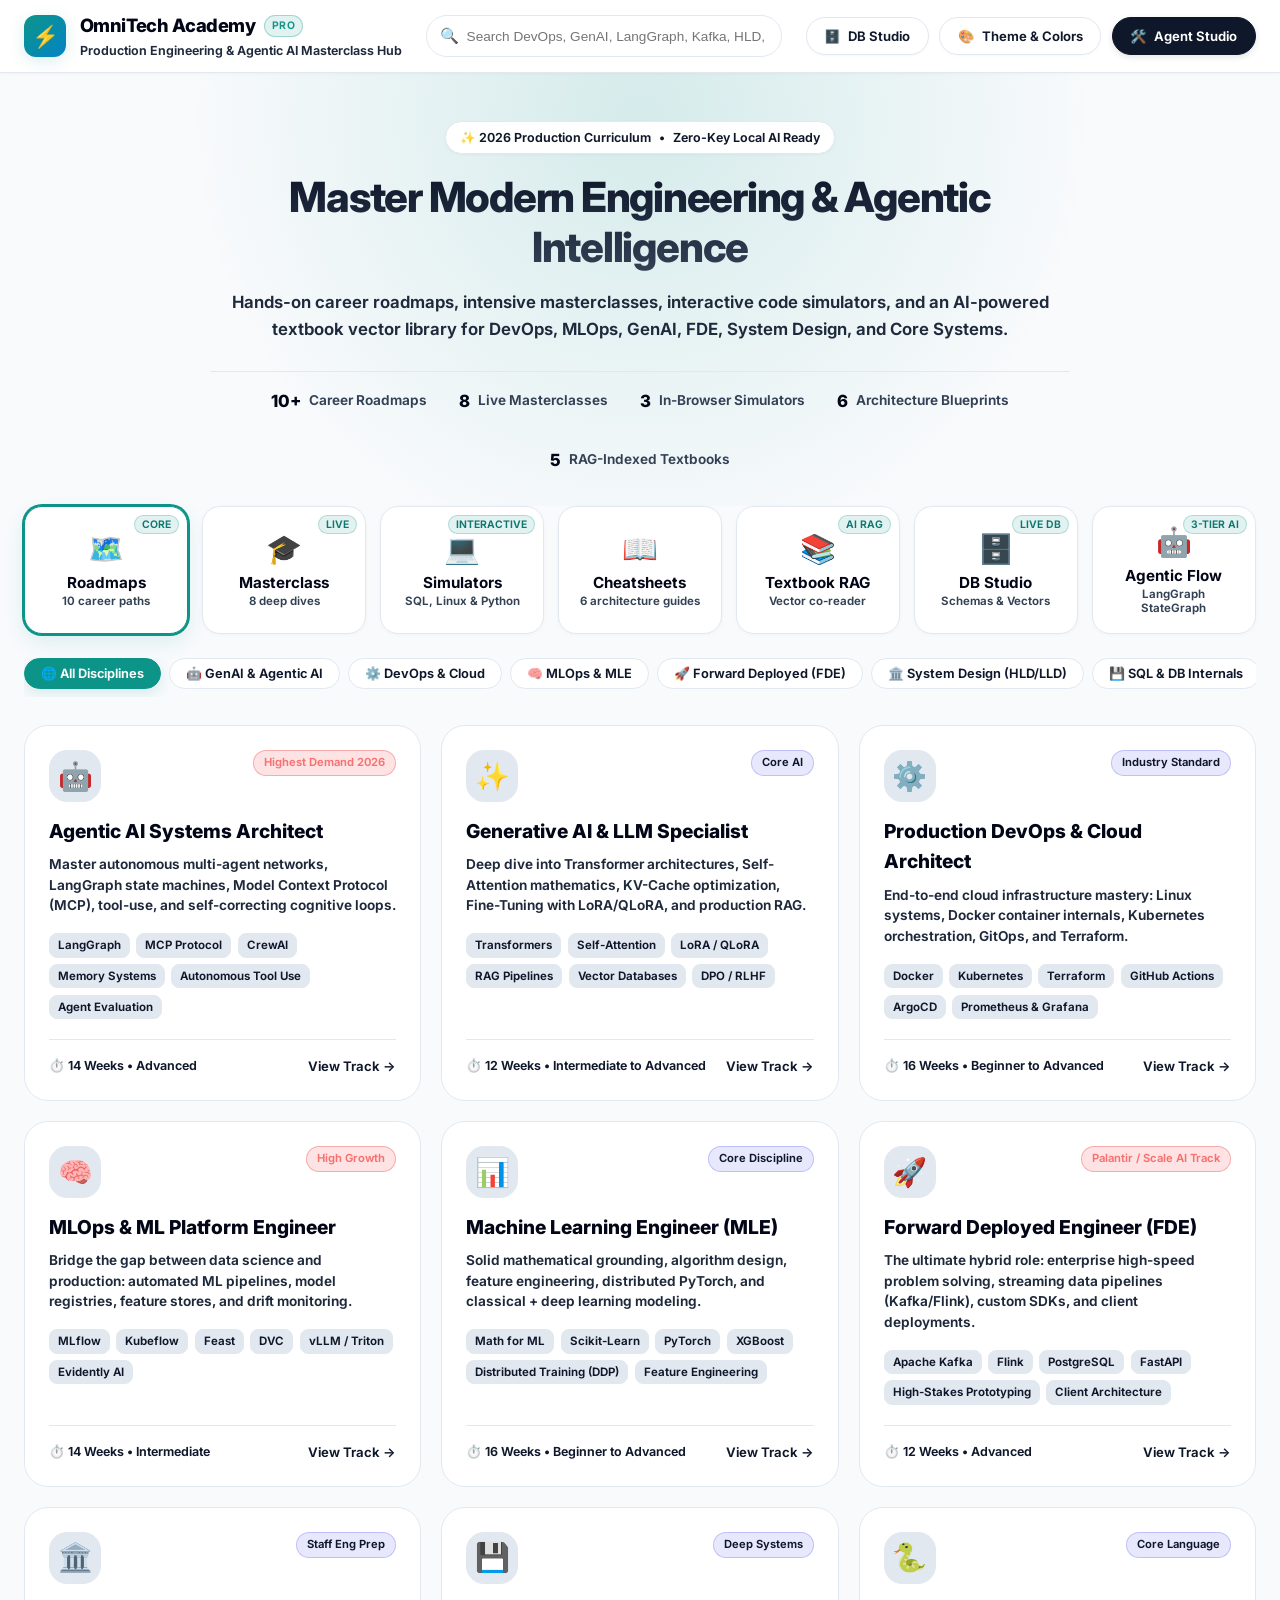
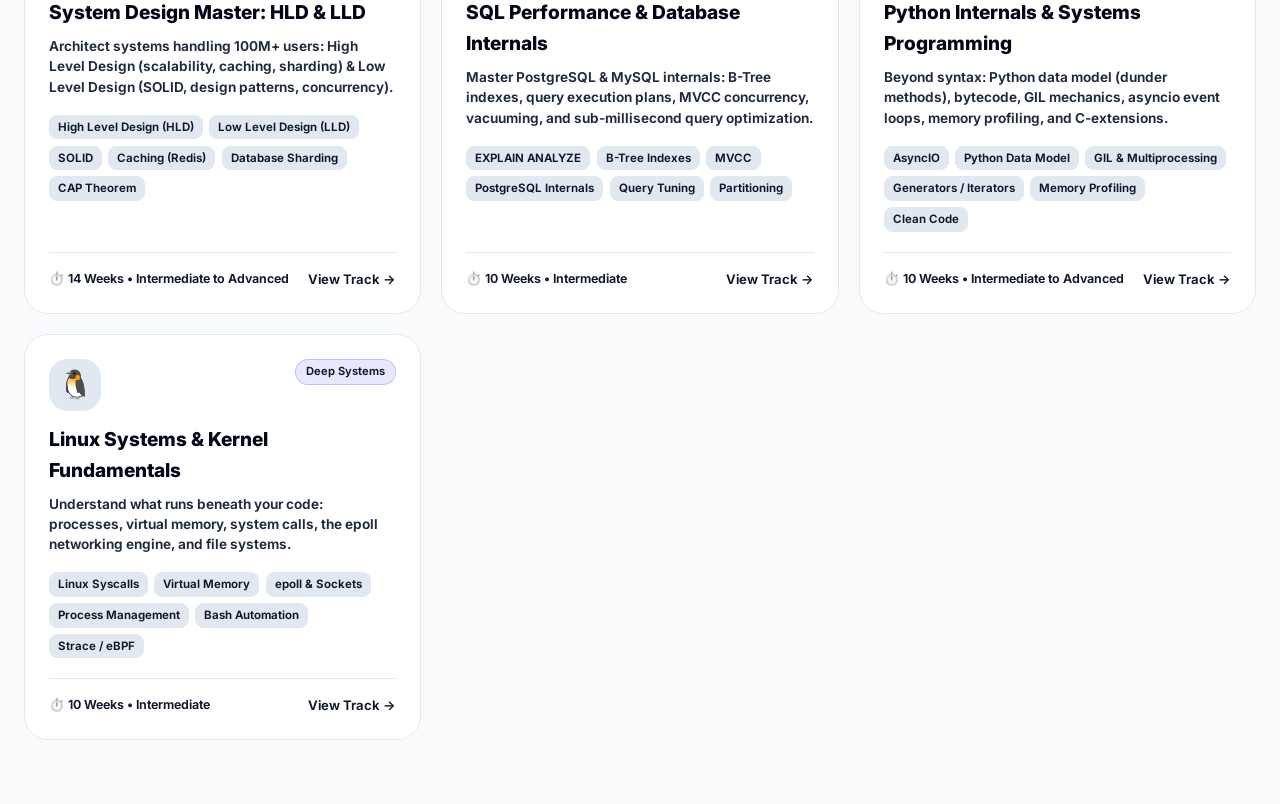
==== agent-studio/client/academy/index.html @ 66272a0e "Initial commit: CL4R1T4S - AI Systems Transparency Repository - Comprehensive collection of AI syste" ====
<!DOCTYPE html>
<html lang="en" data-theme="whitemode" data-font="sans" data-text-color="default" data-font-size="md">
<head>
  <meta charset="UTF-8">
  <meta name="viewport" content="width=device-width, initial-scale=1.0">
  <title>OmniTech Academy | Masterclasses, Roadmaps & AI Engineering Hub</title>
  <meta name="description" content="Master DevOps, MLOps, MLE, GenAI, Agentic AI, FDE, System Design, SQL, Linux, and Cloud Computing. Complete with AI Textbook RAG co-reader and interactive simulators.">
  <link rel="stylesheet" href="style.css">
  <!-- Inline theme hydration: apply saved theme before first paint to prevent flash -->
  <script>
    (function() {
      try {
        var cfg = JSON.parse(localStorage.getItem('omni_appearance_config') || '{}');
        var el = document.documentElement;
        el.setAttribute('data-theme', cfg.theme || 'whitemode');
        if (cfg.font) el.setAttribute('data-font', cfg.font);
        if (cfg.textColor) el.setAttribute('data-text-color', cfg.textColor);
        if (cfg.fontSize) el.setAttribute('data-font-size', cfg.fontSize);
      } catch(e) {}
    })();
  </script>
  <link rel="icon" href="data:image/svg+xml,<svg xmlns=%22http://www.w3.org/2000/svg%22 viewBox=%220%22%20width=%2232%22%20height=%2232%22><text y=%2224%22 font-size=%2224%22>⚡</text></svg>">
</head>
<body>

  <!-- ========================================================================
       Top Navigation Bar
       ======================================================================== -->
  <header class="academy-header">
    <div class="header-container">
      <div class="brand-wrapper">
        <div class="brand-logo-icon">⚡</div>
        <div class="brand-info">
          <h1>OmniTech Academy <span class="badge">PRO</span></h1>
          <p>Production Engineering & Agentic AI Masterclass Hub</p>
        </div>
      </div>

      <!-- Live Search Bar -->
      <div class="header-search">
        <span class="header-search-icon">🔍</span>
        <input type="text" id="global-search" placeholder="Search DevOps, GenAI, LangGraph, Kafka, HLD, SQL, Python...">
      </div>

      <!-- Action Buttons -->
      <div class="header-actions">
        <button class="btn-header" id="btnHeaderDbStudio" onclick="switchTab('dbstudio'); document.querySelectorAll('.bento-tab-btn').forEach(b => b.classList.toggle('active', b.dataset.tab === 'dbstudio'));">
          <span>🗄️</span>
          <span>DB Studio</span>
        </button>
        <button class="btn-header" id="toggleThemeBtn">
          <span>🎨</span>
          <span>Theme & Colors</span>
        </button>
        <a href="/" class="btn-header btn-header-primary">
          <span>🛠️</span>
          <span>Agent Studio</span>
        </a>
      </div>
    </div>
  </header>

  <!-- ========================================================================
       Hero Section
       ======================================================================== -->
  <section class="academy-hero">
    <div class="hero-content">
      <div class="hero-pill">
        <span>✨ 2026 Production Curriculum</span>
        <span>•</span>
        <span>Zero-Key Local AI Ready</span>
      </div>
      <h2>Master Modern Engineering & Agentic Intelligence</h2>
      <p>
        Hands-on career roadmaps, intensive masterclasses, interactive code simulators, and an AI-powered textbook vector library for DevOps, MLOps, GenAI, FDE, System Design, and Core Systems.
      </p>

      <div class="hero-stats-row">
        <div class="hero-stat-item">
          <strong>10+</strong> Career Roadmaps
        </div>
        <div class="hero-stat-item">
          <strong>8</strong> Live Masterclasses
        </div>
        <div class="hero-stat-item">
          <strong>3</strong> In-Browser Simulators
        </div>
        <div class="hero-stat-item">
          <strong>6</strong> Architecture Blueprints
        </div>
        <div class="hero-stat-item">
          <strong>5</strong> RAG-Indexed Textbooks
        </div>
      </div>
    </div>
  </section>

  <!-- ========================================================================
       Bento Navigation Tabs (Inspired by Crio.do)
       ======================================================================== -->
  <nav class="bento-nav-container">
    <div class="bento-nav-grid">
      <!-- 1. Roadmaps -->
      <button class="bento-tab-btn active" data-tab="roadmaps">
        <span class="bento-tab-badge">Core</span>
        <div class="bento-tab-icon">🗺️</div>
        <div class="bento-tab-title">Roadmaps</div>
        <div class="bento-tab-subtitle">10 career paths</div>
      </button>

      <!-- 2. Masterclasses -->
      <button class="bento-tab-btn" data-tab="masterclass">
        <span class="bento-tab-badge">Live</span>
        <div class="bento-tab-icon">🎓</div>
        <div class="bento-tab-title">Masterclass</div>
        <div class="bento-tab-subtitle">8 deep dives</div>
      </button>

      <!-- 3. Simulators -->
      <button class="bento-tab-btn" data-tab="simulators">
        <span class="bento-tab-badge">Interactive</span>
        <div class="bento-tab-icon">💻</div>
        <div class="bento-tab-title">Simulators</div>
        <div class="bento-tab-subtitle">SQL, Linux & Python</div>
      </button>

      <!-- 4. Resources / Cheatsheets -->
      <button class="bento-tab-btn" data-tab="resources">
        <div class="bento-tab-icon">📖</div>
        <div class="bento-tab-title">Cheatsheets</div>
        <div class="bento-tab-subtitle">6 architecture guides</div>
      </button>

      <!-- 5. AI Textbook Library (RAG Ready) -->
      <button class="bento-tab-btn" data-tab="textbooks">
        <span class="bento-tab-badge">AI RAG</span>
        <div class="bento-tab-icon">📚</div>
        <div class="bento-tab-title">Textbook RAG</div>
        <div class="bento-tab-subtitle">Vector co-reader</div>
      </button>

      <!-- 6. Database & Vector Studio -->
      <button class="bento-tab-btn" data-tab="dbstudio">
        <span class="bento-tab-badge" style="background: rgba(16, 185, 129, 0.2); color: var(--accent-success); border-color: rgba(16, 185, 129, 0.4);">Live DB</span>
        <div class="bento-tab-icon">🗄️</div>
        <div class="bento-tab-title">DB Studio</div>
        <div class="bento-tab-subtitle">Schemas & Vectors</div>
      </button>

      <!-- 7. 3-Tier Agentic AI System -->
      <button class="bento-tab-btn" data-tab="agentic">
        <span class="bento-tab-badge" style="background: rgba(245, 158, 11, 0.2); color: var(--accent-warning); border-color: rgba(245, 158, 11, 0.4);">3-Tier AI</span>
        <div class="bento-tab-icon">🤖</div>
        <div class="bento-tab-title">Agentic Flow</div>
        <div class="bento-tab-subtitle">LangGraph StateGraph</div>
      </button>
    </div>
  </nav>

  <!-- ========================================================================
       Category Filter Strip
       ======================================================================== -->
  <div class="filter-strip-wrapper">
    <div class="filter-strip">
      <button class="filter-pill active" data-category="all">🌐 All Disciplines</button>
      <button class="filter-pill" data-category="genai-agentic">🤖 GenAI & Agentic AI</button>
      <button class="filter-pill" data-category="devops-cloud">⚙️ DevOps & Cloud</button>
      <button class="filter-pill" data-category="mlops-mle">🧠 MLOps & MLE</button>
      <button class="filter-pill" data-category="fde-data">🚀 Forward Deployed (FDE)</button>
      <button class="filter-pill" data-category="system-design">🏛️ System Design (HLD/LLD)</button>
      <button class="filter-pill" data-category="sql-db">💾 SQL & DB Internals</button>
      <button class="filter-pill" data-category="core-systems">⚡ Python & Linux Core</button>
    </div>
  </div>

  <!-- ========================================================================
       Main Content Panels
       ======================================================================== -->
  <main class="academy-main">

    <!-- 1. Roadmaps Panel -->
    <section id="panel-roadmaps" class="tab-panel active">
      <div class="roadmaps-grid" id="roadmaps-grid">
        <!-- Rendered dynamically by academy.js -->
      </div>
    </section>

    <!-- 2. Masterclasses Panel -->
    <section id="panel-masterclass" class="tab-panel">
      <div class="masterclasses-grid" id="masterclasses-grid">
        <!-- Rendered dynamically by academy.js -->
      </div>
    </section>

    <!-- 3. Simulators Panel -->
    <section id="panel-simulators" class="tab-panel">
      <div class="simulators-grid">
        <div class="sim-card active" data-sim="sql">
          <div class="sim-header">
            <span class="sim-icon">💾</span>
            <span class="sim-badge">PostgreSQL Engine</span>
          </div>
          <h3>SQL Query & Index Sandbox</h3>
          <p>Execute queries, benchmark execution plans, and optimize indexes on a live preloaded 10,000-record database.</p>
        </div>

        <div class="sim-card" data-sim="linux">
          <div class="sim-header">
            <span class="sim-icon">🐧</span>
            <span class="sim-badge">Bash Terminal</span>
          </div>
          <h3>Linux Systems & Container Shell</h3>
          <p>Interactive virtual shell to practice Docker inspection, Kubernetes pods, top, lsof, and socket troubleshooting.</p>
        </div>

        <div class="sim-card" data-sim="python">
          <div class="sim-header">
            <span class="sim-icon">🐍</span>
            <span class="sim-badge">Python 3 REPL</span>
          </div>
          <h3>Python Algorithms & Agent Playground</h3>
          <p>Run real-time attention calculation algorithms, test tokenizers, and experiment with agent prompt routines.</p>
        </div>
      </div>

      <!-- Active Interactive Playground Window -->
      <div class="sim-playground-window">
        <div class="playground-header">
          <div class="window-dots">
            <span class="window-dot dot-red"></span>
            <span class="window-dot dot-yellow"></span>
            <span class="window-dot dot-green"></span>
          </div>
          <div class="playground-title" id="simPlaygroundTitle">postgres@production-db:5432</div>
          <div class="playground-actions">
            <button class="btn-run-sim" id="btnRunSimulator">
              <span>▶</span>
              <span>Run Execution</span>
            </button>
          </div>
        </div>
        <div class="playground-body">
          <textarea class="code-editor-area" id="simCodeEditor" spellcheck="false"></textarea>
          <div class="sim-output-container" id="simOutputConsole">
            <!-- Output populated dynamically -->
          </div>
        </div>
      </div>
    </section>

    <!-- 4. Resources / Cheatsheets Panel -->
    <section id="panel-resources" class="tab-panel">
      <div class="resources-grid" id="resources-grid">
        <!-- Rendered dynamically by academy.js -->
      </div>
    </section>

    <!-- 5. AI Textbook Library Panel (RAG Hub) -->
    <section id="panel-textbooks" class="tab-panel">
      <div style="margin-bottom: 1.5rem; background: var(--card-bg); border: 1px solid var(--card-border); border-radius: var(--radius-lg); padding: 1.25rem; display: flex; align-items: center; justify-content: space-between; flex-wrap: wrap; gap: 1rem;">
        <div>
          <h3 style="font-size: 1.15rem; font-weight: 700; margin-bottom: 0.25rem;">📚 AI Textbook Knowledge Base (Zero-Key Local RAG)</h3>
          <p style="font-size: 0.85rem; color: var(--text-secondary);">
            Ingest authoritative technical textbooks into a local vector database. Read with an AI co-pilot that answers questions, generates Socratic quizzes, and cites exact page numbers.
          </p>
        </div>
        <button class="btn-header btn-header-primary" onclick="triggerScanAndIndex()">
          <span>⚡</span>
          <span>Index All Visual Books</span>
        </button>
      </div>

      <div class="textbooks-grid" id="textbooks-grid">
        <!-- Rendered dynamically by academy.js -->
      </div>
    </section>

    <!-- ========================================================================
         6. Database & Vector Studio Panel
         ======================================================================== -->
    <section id="panel-dbstudio" class="tab-panel">
      <!-- Studio Header & Telemetry -->
      <div class="db-studio-header">
        <div class="db-studio-title-block">
          <div class="db-studio-pill">⚡ SQLite WAL Engine • 768-Dim Vector Store</div>
          <h2>Database & Vector Store Studio</h2>
          <p>
            Real-time schema telemetry, table inspection, physical file catalog, recursive semantic chunks, and safe read-only SQL query workbench.
          </p>
        </div>
        <div class="db-header-actions">
          <button class="btn-header" onclick="loadDbTelemetry(); loadDbSchema(); loadTableData(); loadDbFiles();">
            <span>🔄</span>
            <span>Refresh Telemetry</span>
          </button>
          <a href="db-dashboard.html" target="_blank" class="btn-header btn-header-primary">
            <span>↗️</span>
            <span>Full-Screen Studio</span>
          </a>
        </div>
      </div>

      <!-- Live Telemetry KPI Cards -->
      <div class="db-telemetry-grid" id="dbTelemetryCards">
        <div class="db-telemetry-card">
          <div class="telemetry-label">DATABASE FILE</div>
          <div class="telemetry-val" id="kpiDbFile">rag_catalog.db</div>
          <div class="telemetry-sub" id="kpiDbSize">1.77 MB • WAL Mode</div>
        </div>
        <div class="db-telemetry-card">
          <div class="telemetry-label">INGESTED TEXTBOOKS</div>
          <div class="telemetry-val" id="kpiBooksCount">4 Books</div>
          <div class="telemetry-sub" id="kpiBooksPages">70 Total Pages</div>
        </div>
        <div class="db-telemetry-card">
          <div class="telemetry-label">RECURSIVE CHUNKS</div>
          <div class="telemetry-val" id="kpiChunksCount">102 Chunks</div>
          <div class="telemetry-sub" id="kpiAvgTokens">~175 tokens / chunk</div>
        </div>
        <div class="db-telemetry-card">
          <div class="telemetry-label">VECTOR EMBEDDINGS</div>
          <div class="telemetry-val" id="kpiVectorDim">768-Dim</div>
          <div class="telemetry-sub" id="kpiEmbedModel">nomic-embed-text</div>
        </div>
        <div class="db-telemetry-card">
          <div class="telemetry-label">INDEXED TOKENS</div>
          <div class="telemetry-val" id="kpiTokensCount">17,902</div>
          <div class="telemetry-sub">Zero-Key Local Storage</div>
        </div>
        <div class="db-telemetry-card">
          <div class="telemetry-label">AGENTIC AUDIT LOGS</div>
          <div class="telemetry-val" id="kpiAgentRunsCount">Active</div>
          <div class="telemetry-sub" id="kpiQueryLogs">Tracked in SQLite</div>
        </div>
      </div>

      <!-- DB Studio Sub-Navigation Tabs -->
      <div class="db-subnav-strip">
        <button class="db-subnav-btn active" data-subtab="schema" onclick="switchDbSubTab('schema')">
          <span>📑</span>
          <span>Schema Inspector</span>
        </button>
        <button class="db-subnav-btn" data-subtab="data" onclick="switchDbSubTab('data')">
          <span>📊</span>
          <span>Table & Vector Data</span>
        </button>
        <button class="db-subnav-btn" data-subtab="files" onclick="switchDbSubTab('files')">
          <span>📁</span>
          <span>Physical Files Catalog</span>
        </button>
        <button class="db-subnav-btn" data-subtab="sql" onclick="switchDbSubTab('sql')">
          <span>⚡</span>
          <span>Interactive SQL Console</span>
        </button>
      </div>

      <!-- Sub-Panel 1: Schema Inspector -->
      <div id="dbsub-schema" class="db-subpanel active">
        <div class="schema-layout">
          <div class="schema-sidebar">
            <h4>Application Tables</h4>
            <div class="table-list-group" id="schemaTableList">
              <!-- Rendered dynamically -->
            </div>
          </div>
          <div class="schema-main">
            <div class="schema-table-header">
              <div>
                <h3 id="currentSchemaTableName">rag_books</h3>
                <p id="currentSchemaTableDesc" style="color: var(--text-secondary); font-size: 0.82rem; margin-top: 0.25rem;">
                  Authoritative registry of technical textbooks.
                </p>
              </div>
              <div class="schema-table-stats" id="currentSchemaTableStats">
                <span class="badge" id="currentTableRowsCount">4 Rows</span>
                <span class="badge" id="currentTableColsCount">11 Columns</span>
              </div>
            </div>

            <!-- Columns Table -->
            <div class="db-table-wrapper" style="margin-bottom: 1.5rem;">
              <table class="db-data-table">
                <thead>
                  <tr>
                    <th>CID</th>
                    <th>Column Name</th>
                    <th>Data Type</th>
                    <th>Primary Key</th>
                    <th>Not Null</th>
                    <th>Default</th>
                    <th>Semantic Description</th>
                  </tr>
                </thead>
                <tbody id="schemaColumnsTbody">
                  <!-- Rendered dynamically -->
                </tbody>
              </table>
            </div>

            <!-- DDL Box -->
            <div class="ddl-box-wrapper">
              <div class="ddl-box-header">
                <span>CREATE TABLE DDL Definition</span>
                <button class="btn-copy-code" onclick="copyDdlDefinition()">📋 Copy SQL</button>
              </div>
              <pre class="ddl-code-block" id="schemaDdlCode">-- Loading DDL...</pre>
            </div>

            <!-- Indexes Box -->
            <div style="margin-top: 1.25rem;">
              <h4 style="font-size: 0.85rem; color: var(--text-secondary); margin-bottom: 0.5rem; text-transform: uppercase;">Table Indexes</h4>
              <div id="schemaIndexesList" style="display: flex; gap: 0.5rem; flex-wrap: wrap;">
                <!-- Rendered dynamically -->
              </div>
            </div>
          </div>
        </div>
      </div>

      <!-- Sub-Panel 2: Table & Vector Data Browser -->
      <div id="dbsub-data" class="db-subpanel">
        <div class="data-browser-toolbar">
          <div style="display: flex; align-items: center; gap: 0.75rem; flex-wrap: wrap;">
            <label style="font-size: 0.82rem; font-weight: 600; color: var(--text-secondary);">Table:</label>
            <select class="db-select" id="dataBrowserTableSelect" onchange="loadTableData(true)">
              <option value="rag_books">rag_books (Catalog)</option>
              <option value="rag_chunks">rag_chunks (Vectors & Text)</option>
              <option value="agentic_runs">agentic_runs (Multi-Agent Trace)</option>
              <option value="rag_queries_log">rag_queries_log (Query Audit)</option>
            </select>

            <input type="text" class="db-search-input" id="dataBrowserSearchInput" placeholder="Filter rows across all columns..." oninput="debounceTableSearch()">
          </div>

          <div style="display: flex; align-items: center; gap: 0.75rem;">
            <label style="font-size: 0.82rem; color: var(--text-secondary);">Limit:</label>
            <select class="db-select" id="dataBrowserLimitSelect" onchange="loadTableData(true)">
              <option value="15">15 rows</option>
              <option value="25" selected>25 rows</option>
              <option value="50">50 rows</option>
              <option value="100">100 rows</option>
            </select>

            <div class="pagination-controls">
              <button class="btn-page" id="btnPrevPage" onclick="prevTablePage()">‹ Prev</button>
              <span class="page-info" id="dataBrowserPageInfo">Page 1</span>
              <button class="btn-page" id="btnNextPage" onclick="nextTablePage()">Next ›</button>
            </div>
          </div>
        </div>

        <div class="db-table-wrapper" style="max-height: 480px; overflow-y: auto;">
          <table class="db-data-table" id="dataBrowserTable">
            <thead id="dataBrowserThead">
              <!-- Rendered dynamically -->
            </thead>
            <tbody id="dataBrowserTbody">
              <!-- Rendered dynamically -->
            </tbody>
          </table>
        </div>
      </div>

      <!-- Sub-Panel 3: Physical Files Catalog -->
      <div id="dbsub-files" class="db-subpanel">
        <div style="margin-bottom: 1rem; display: flex; justify-content: space-between; align-items: center; flex-wrap: wrap; gap: 0.75rem;">
          <div>
            <h3 style="font-size: 1.05rem;">Physical Files in <code>books/</code> Storage</h3>
            <p style="font-size: 0.8rem; color: var(--text-secondary);">
              Inspect raw PDFs, JSON blueprints, and markdown manuals with OCR state and vector indexing parity.
            </p>
          </div>
          <button class="btn-header" onclick="loadDbFiles()">
            <span>🔄</span>
            <span>Rescan Folder</span>
          </button>
        </div>

        <div class="db-table-wrapper">
          <table class="db-data-table">
            <thead>
              <tr>
                <th>Filename</th>
                <th>Format</th>
                <th>File Size</th>
                <th>Modified Date</th>
                <th>Status</th>
                <th>Pages</th>
                <th>Chunks</th>
                <th>Action</th>
              </tr>
            </thead>
            <tbody id="dbFilesTbody">
              <!-- Rendered dynamically -->
            </tbody>
          </table>
        </div>
      </div>

      <!-- Sub-Panel 4: Interactive SQL Console -->
      <div id="dbsub-sql" class="db-subpanel">
        <div class="sql-console-layout">
          <div class="sql-toolbar">
            <div style="display: flex; align-items: center; gap: 0.5rem; flex-wrap: wrap;">
              <span style="font-size: 0.82rem; font-weight: 600; color: var(--text-secondary);">Quick Templates:</span>
              <select class="db-select" id="sqlTemplatesSelect" onchange="applySqlTemplate(this.value)">
                <option value="">-- Choose Pre-Built Query --</option>
                <option value="SELECT book_id, title, total_pages, total_chunks, created_at FROM rag_books;">List All Ingested Books</option>
                <option value="SELECT book_id, count(*) as chunks, sum(token_count) as total_tokens, avg(token_count) as avg_tokens FROM rag_chunks GROUP BY book_id;">Aggregate Tokens per Book</option>
                <option value="SELECT chunk_id, page_number, chapter_title, token_count, substr(chunk_text, 1, 120) as snippet FROM rag_chunks ORDER BY page_number ASC LIMIT 15;">Inspect First 15 Chunks</option>
                <option value="SELECT run_id, timestamp, query, intent, verdict, duration_ms FROM agentic_runs ORDER BY timestamp DESC LIMIT 15;">Recent Multi-Agent Runs</option>
                <option value="SELECT name, type, sql FROM sqlite_master WHERE type IN ('table', 'index');">Inspect Master Schema Objects</option>
              </select>
            </div>

            <div style="display: flex; gap: 0.5rem;">
              <button class="btn-header btn-header-primary" onclick="executeSqlConsoleQuery()">
                <span>▶</span>
                <span>Execute Query</span>
              </button>
              <button class="btn-header" onclick="exportSqlResultJson()">
                <span>📥</span>
                <span>JSON</span>
              </button>
              <button class="btn-header" onclick="exportSqlResultCsv()">
                <span>📊</span>
                <span>CSV</span>
              </button>
            </div>
          </div>

          <textarea class="sql-editor" id="sqlConsoleInput" spellcheck="false" placeholder="SELECT * FROM rag_books LIMIT 10;">SELECT book_id, title, total_pages, total_chunks, created_at FROM rag_books;</textarea>

          <div class="sql-status-bar" id="sqlStatusBar">
            <span>Ready. Enter read-only SELECT or EXPLAIN query.</span>
          </div>

          <div class="db-table-wrapper" style="max-height: 380px; overflow-y: auto;">
            <table class="db-data-table" id="sqlResultsTable">
              <thead id="sqlResultsThead"></thead>
              <tbody id="sqlResultsTbody">
                <tr><td style="text-align: center; color: var(--text-muted); padding: 2rem;">Click "Execute Query" to inspect results.</td></tr>
              </tbody>
            </table>
          </div>
        </div>
      </div>
    </section>

    <!-- ========================================================================
         7. 3-Tier Multi-Agent AI System Panel (LangGraph Flow)
         ======================================================================== -->
    <section id="panel-agentic" class="tab-panel">
      <!-- Agentic Header -->
      <div class="db-studio-header">
        <div class="db-studio-title-block">
          <div class="db-studio-pill" style="background: rgba(245, 158, 11, 0.15); color: #fbbf24; border-color: rgba(245, 158, 11, 0.4);">
            🤖 3-Tier Enterprise Agentic AI • LangGraph StateGraph Architecture
          </div>
          <h2>3-Tier Autonomous Multi-Agent AI System</h2>
          <p>
            Coordinated state graph featuring Intent Router, Recursive Semantic Retriever, Grounding Grader, and Citation-Grounded Generator with zero hallucination guarantee.
          </p>
        </div>
        <div class="db-header-actions">
          <button class="btn-header" onclick="loadAgentRunsHistory()">
            <span>🔄</span>
            <span>Refresh Run History</span>
          </button>
        </div>
      </div>

      <!-- 3-Tier Interactive Diagram -->
      <div class="agent-architecture-card">
        <div class="architecture-tier">
          <div class="tier-badge">Tier 1 • Presentation</div>
          <h4>OmniTech Client Web App</h4>
          <p>Academy Bento Hub • Split-Screen Co-Reader • Interactive DB & Vector Studio</p>
        </div>
        <div class="tier-arrow">➔</div>
        <div class="architecture-tier tier-active">
          <div class="tier-badge" style="background: var(--accent-primary); color: #fff;">Tier 2 • Agentic Service</div>
          <h4>LangGraph StateGraph Engine</h4>
          <p>Router ➔ Recursive Retriever ➔ Grounding Grader ➔ Citation Synthesizer</p>
        </div>
        <div class="tier-arrow">➔</div>
        <div class="architecture-tier">
          <div class="tier-badge">Tier 3 • Storage</div>
          <h4>Vector & Relational DB</h4>
          <p>SQLite WAL Vector DB (768-d) • Local Ollama nomic-embed • Books File Store</p>
        </div>
      </div>

      <!-- Interactive Query Runner -->
      <div class="agent-runner-window">
        <div class="agent-runner-header">
          <div style="font-weight: 700; font-size: 0.95rem;">🔬 Test 3-Tier Agentic Execution Graph</div>
          <div style="font-size: 0.75rem; color: var(--accent-success);">● Connected to Local RAG Catalog</div>
        </div>

        <div style="padding: 1.25rem;">
          <div style="display: flex; gap: 0.5rem; margin-bottom: 0.75rem; flex-wrap: wrap;">
            <button class="btn-chip" onclick="setAgentQuery('What is the difference between LoRA and QLoRA in fine-tuning LLMs?')">💡 LoRA vs QLoRA</button>
            <button class="btn-chip" onclick="setAgentQuery('How does Docker containerization integrate with Kubernetes in DevOps?')">⚙️ Docker & K8s DevOps</button>
            <button class="btn-chip" onclick="setAgentQuery('How do B-Trees compare with LSM-Trees for high write throughput in databases?')">💾 B-Trees vs LSM-Trees</button>
            <button class="btn-chip" onclick="setAgentQuery('What are autonomous agent swarms and LangGraph state graphs?')">🤖 Agentic Swarms</button>
          </div>

          <div style="display: flex; gap: 0.75rem;">
            <input type="text" class="agent-query-input" id="agenticQueryInput" placeholder="Ask a complex engineering question across all ingested textbooks...">
            <button class="btn-header btn-header-primary" id="btnRunAgentFlow" onclick="executeAgenticPipeline()">
              <span>🚀</span>
              <span>Run Agentic Flow</span>
            </button>
          </div>
        </div>

        <!-- Real-Time StateGraph Nodes Waterfall -->
        <div class="agent-graph-nodes-row" id="agentGraphNodes">
          <div class="agent-node-card" id="node-router">
            <div class="node-icon">🧭</div>
            <div class="node-title">1. Intent Router</div>
            <div class="node-status" id="status-router">Idle</div>
          </div>
          <div class="node-connector"></div>
          <div class="agent-node-card" id="node-retriever">
            <div class="node-icon">🔍</div>
            <div class="node-title">2. Recursive Retriever</div>
            <div class="node-status" id="status-retriever">Idle</div>
          </div>
          <div class="node-connector"></div>
          <div class="agent-node-card" id="node-grader">
            <div class="node-icon">⚖️</div>
            <div class="node-title">3. Grounding Grader</div>
            <div class="node-status" id="status-grader">Idle</div>
          </div>
          <div class="node-connector"></div>
          <div class="agent-node-card" id="node-generator">
            <div class="node-icon">✍️</div>
            <div class="node-title">4. Citation Generator</div>
            <div class="node-status" id="status-generator">Idle</div>
          </div>
        </div>

        <!-- Output Split Screen -->
        <div class="agent-output-grid" id="agentOutputGrid" style="display: none;">
          <!-- Left: Node Telemetry & Transition Timeline -->
          <div class="agent-telemetry-panel">
            <h4 style="font-size: 0.85rem; color: var(--accent-secondary); margin-bottom: 0.75rem; text-transform: uppercase;">
              StateGraph Transitions
            </h4>
            <div id="agentStepsTimeline">
              <!-- Rendered dynamically -->
            </div>
          </div>

          <!-- Right: Staff Engineer Answer & Citations -->
          <div class="agent-answer-panel">
            <div style="display: flex; justify-content: space-between; align-items: center; margin-bottom: 0.75rem;">
              <h4 style="font-size: 0.85rem; color: var(--accent-success); text-transform: uppercase;">
                Verified Answer with Exact Citations
              </h4>
              <span class="badge" id="agentVerdictBadge">GROUNDED_FACTUAL</span>
            </div>

            <div class="agent-answer-text" id="agentAnswerContent">
              <!-- Rendered dynamically -->
            </div>

            <div style="margin-top: 1.25rem;">
              <h5 style="font-size: 0.8rem; color: var(--text-secondary); margin-bottom: 0.5rem;">CITED PASSAGES FROM VECTOR DB</h5>
              <div id="agentCitationsList" class="citations-list">
                <!-- Rendered dynamically -->
              </div>
            </div>
          </div>
        </div>
      </div>

      <!-- Historical Agent Runs Table -->
      <div style="margin-top: 2rem;">
        <h3 style="font-size: 1.05rem; margin-bottom: 0.5rem;">Recent Multi-Agent StateGraph Runs</h3>
        <p style="font-size: 0.8rem; color: var(--text-secondary); margin-bottom: 1rem;">
          Audit trail stored in SQLite table <code>agentic_runs</code> showing student queries, routing decisions, confidence scores, and execution latency.
        </p>

        <div class="db-table-wrapper">
          <table class="db-data-table">
            <thead>
              <tr>
                <th>Run ID</th>
                <th>Timestamp</th>
                <th>Query</th>
                <th>Classified Intent</th>
                <th>Chunks</th>
                <th>Confidence</th>
                <th>Verdict</th>
                <th>Duration (ms)</th>
              </tr>
            </thead>
            <tbody id="agentRunsHistoryTbody">
              <!-- Rendered dynamically -->
            </tbody>
          </table>
        </div>
      </div>
    </section>

  </main>

  <!-- ========================================================================
       Detail Drawer / Modal
       ======================================================================== -->
  <div class="academy-modal-backdrop" id="academyDetailModal" onclick="if(event.target===this) closeAllModals()">
    <div class="academy-modal-container">
      <div class="modal-header">
        <h3 id="modalTitle">Roadmap Details</h3>
        <button class="btn-close-modal" onclick="closeAllModals()">×</button>
      </div>
      <div class="modal-scrollable-content" id="modalScrollContent">
        <!-- Content populated dynamically -->
      </div>
    </div>
  </div>

  <!-- ========================================================================
       Theme & Color Customizer Modal
       ======================================================================== -->
  <div class="academy-modal-backdrop" id="themeCustomizerModal" onclick="if(event.target===this) closeAllModals()">
    <div class="academy-modal-container" style="max-width: 680px;">
      <div class="modal-header">
        <h3>🎨 Theme, Color & Typography Studio</h3>
        <button class="btn-close-modal" onclick="closeAllModals()">×</button>
      </div>
      <div class="modal-scrollable-content">
        <h4 style="font-size: 0.85rem; text-transform: uppercase; color: var(--text-muted); margin-bottom: 0.85rem; font-weight: 700;">
          Select Visual Theme
        </h4>
        <div class="theme-presets-grid">
          <div class="theme-preset-card" data-theme-choice="cyber-dark" onclick="setAcademyTheme('cyber-dark')">
            <div class="theme-swatch" style="background: #090a10; border-color: #6366f1;"></div>
            <div>
              <div style="font-weight: 700; font-size: 0.88rem;">Cyber Dark</div>
              <div style="font-size: 0.72rem; color: var(--text-muted);">Deep Obsidian Space</div>
            </div>
          </div>

          <div class="theme-preset-card" data-theme-choice="slate-dark" onclick="setAcademyTheme('slate-dark')">
            <div class="theme-swatch" style="background: #0f141c; border-color: #3b82f6;"></div>
            <div>
              <div style="font-weight: 700; font-size: 0.88rem;">Slate Dark</div>
              <div style="font-size: 0.72rem; color: var(--text-muted);">Balanced Charcoal</div>
            </div>
          </div>

          <div class="theme-preset-card" data-theme-choice="sky-blue" onclick="setAcademyTheme('sky-blue')">
            <div class="theme-swatch" style="background: #041021; border-color: #38bdf8;"></div>
            <div>
              <div style="font-weight: 700; font-size: 0.88rem;">Sky Blue</div>
              <div style="font-size: 0.72rem; color: var(--text-muted);">Electric Sapphire Ocean</div>
            </div>
          </div>

          <div class="theme-preset-card" data-theme-choice="dim-sky-blue" onclick="setAcademyTheme('dim-sky-blue')">
            <div class="theme-swatch" style="background: #0a131f; border-color: #93c5fd;"></div>
            <div>
              <div style="font-weight: 700; font-size: 0.88rem;">Dim Sky Blue</div>
              <div style="font-size: 0.72rem; color: var(--text-muted);">Calm Twilight Dusk</div>
            </div>
          </div>

          <div class="theme-preset-card" data-theme-choice="whitemode" onclick="setAcademyTheme('whitemode')">
            <div class="theme-swatch" style="background: #ffffff; border-color: #6366f1;"></div>
            <div>
              <div style="font-weight: 700; font-size: 0.88rem;">White Mode</div>
              <div style="font-size: 0.72rem; color: var(--text-muted);">Crisp Alabaster Daylight</div>
            </div>
          </div>

          <div class="theme-preset-card" data-theme-choice="emerald-matrix" onclick="setAcademyTheme('emerald-matrix')">
            <div class="theme-swatch" style="background: #05140b; border-color: #10b981;"></div>
            <div>
              <div style="font-weight: 700; font-size: 0.88rem;">Emerald Matrix</div>
              <div style="font-size: 0.72rem; color: var(--text-muted);">Phosphor Terminal</div>
            </div>
          </div>

          <div class="theme-preset-card" data-theme-choice="royal-amethyst" onclick="setAcademyTheme('royal-amethyst')">
            <div class="theme-swatch" style="background: #12091c; border-color: #a855f7;"></div>
            <div>
              <div style="font-weight: 700; font-size: 0.88rem;">Royal Amethyst</div>
              <div style="font-size: 0.72rem; color: var(--text-muted);">Velvet Purple Neon</div>
            </div>
          </div>
        </div>

        <h4 style="font-size: 0.85rem; text-transform: uppercase; color: var(--text-muted); margin: 1.25rem 0 0.85rem 0; font-weight: 700;">
          Typography Font Family
        </h4>
        <div style="display: flex; gap: 0.5rem; flex-wrap: wrap;">
          <button class="btn-header" onclick="setAcademyFont('sans')">Inter (Modern Sans)</button>
          <button class="btn-header" onclick="setAcademyFont('mono')">JetBrains Mono (Tech)</button>
          <button class="btn-header" onclick="setAcademyFont('outfit')">Outfit (Futuristic)</button>
          <button class="btn-header" onclick="setAcademyFont('serif')">Merriweather (Editorial)</button>
        </div>

        <h4 style="font-size: 0.85rem; text-transform: uppercase; color: var(--text-muted); margin: 1.25rem 0 0.85rem 0; font-weight: 700;">
          Font Accent Color
        </h4>
        <div style="display: flex; gap: 0.5rem; flex-wrap: wrap;">
          <button class="btn-header" onclick="setAcademyTextColor('default')">Default (Adaptive)</button>
          <button class="btn-header" style="color: #38bdf8;" onclick="setAcademyTextColor('cyan')">Sky Cyan</button>
          <button class="btn-header" style="color: #93c5fd;" onclick="setAcademyTextColor('ice')">Ice Blue</button>
          <button class="btn-header" style="color: #34d399;" onclick="setAcademyTextColor('emerald')">Emerald</button>
          <button class="btn-header" style="color: #fbbf24;" onclick="setAcademyTextColor('amber')">Amber</button>
          <button class="btn-header" style="color: #c084fc;" onclick="setAcademyTextColor('lavender')">Lilac</button>
          <button class="btn-header" style="color: #f43f5e;" onclick="setAcademyTextColor('rose')">Rose</button>
        </div>

        <div style="margin-top: 1.75rem; text-align: right;">
          <button class="btn-header btn-header-primary" onclick="closeAllModals()">Done & Save</button>
        </div>
      </div>
    </div>
  </div>

  <!-- ========================================================================
       Vector Embedding Inspector Modal
       ======================================================================== -->
  <div class="academy-modal-backdrop" id="vectorInspectorModal" onclick="if(event.target===this) closeAllModals()">
    <div class="academy-modal-container" style="max-width: 720px;">
      <div class="modal-header">
        <h3 id="vectorInspectorTitle">🔬 768-Dim Vector Embedding Inspector</h3>
        <button class="btn-close-modal" onclick="closeAllModals()">×</button>
      </div>
      <div class="modal-scrollable-content" id="vectorInspectorContent">
        <!-- Rendered dynamically -->
      </div>
    </div>
  </div>

  <!-- Scripts -->
  <script src="data.js"></script>
  <script src="academy.js"></script>
</body>
</html>
---- agent-studio/client/academy/style.css ----
/* ==========================================================================
   OmniTech Academy - Modern CSS Design System & Theme Engine
   Inspired by Crio.do Resources Bento Hub & Modern Technical Academies
   ========================================================================== */

@import url('https://fonts.googleapis.com/css2?family=Inter:wght@300;400;500;600;700;800&family=JetBrains+Mono:wght@400;500;600;700&family=Outfit:wght@400;500;600;700;800&family=Merriweather:ital,wght@0,300;0,400;0,700;1,300&display=swap');

:root {
  /* Default: Cyber Dark Theme */
  --bg-primary: #090a10;
  --bg-secondary: #0f121d;
  --bg-tertiary: #161b2b;
  --card-bg: rgba(20, 25, 40, 0.72);
  --card-border: rgba(255, 255, 255, 0.08);
  --card-hover-border: rgba(99, 102, 241, 0.5);
  
  --text-primary: #f8fafc;
  --text-secondary: #94a3b8;
  --text-muted: #64748b;
  
  --accent-primary: #6366f1;
  --accent-secondary: #38bdf8;
  --accent-success: #10b981;
  --accent-warning: #f59e0b;
  --accent-danger: #ef4444;
  
  --glow-accent: rgba(99, 102, 241, 0.35);
  --header-bg: rgba(9, 10, 16, 0.82);
  --modal-backdrop: rgba(4, 6, 12, 0.85);
  
  --font-family-base: 'Inter', -apple-system, BlinkMacSystemFont, sans-serif;
  --font-family-mono: 'JetBrains Mono', monospace;
  --font-size-base: 14.5px;
  
  --radius-sm: 8px;
  --radius-md: 12px;
  --radius-lg: 18px;
  --radius-xl: 24px;
  --radius-full: 9999px;
  
  --transition-fast: 0.15s ease;
  --transition-normal: 0.25s cubic-bezier(0.16, 1, 0.3, 1);
}

/* ==========================================================================
   Theme Variations
   ========================================================================== */

/* 1. Slate Dark */
[data-theme="slate-dark"] {
  --bg-primary: #0f141c;
  --bg-secondary: #171f2b;
  --bg-tertiary: #202b3b;
  --card-bg: rgba(26, 35, 48, 0.75);
  --card-border: rgba(255, 255, 255, 0.09);
  --card-hover-border: rgba(56, 189, 248, 0.45);
  --text-primary: #f1f5f9;
  --text-secondary: #94a3b8;
  --text-muted: #64748b;
  --accent-primary: #3b82f6;
  --accent-secondary: #38bdf8;
  --glow-accent: rgba(59, 130, 246, 0.3);
  --header-bg: rgba(15, 20, 28, 0.85);
}

/* 2. Sky Blue (Electric Sapphire Ocean) */
[data-theme="sky-blue"] {
  --bg-primary: #041021;
  --bg-secondary: #081a36;
  --bg-tertiary: #0c244b;
  --card-bg: rgba(12, 33, 66, 0.75);
  --card-border: rgba(56, 189, 248, 0.22);
  --card-hover-border: rgba(56, 189, 248, 0.85);
  --text-primary: #f0f9ff;
  --text-secondary: #bae6fd;
  --text-muted: #7dd3fc;
  --accent-primary: #38bdf8;
  --accent-secondary: #0284c7;
  --glow-accent: rgba(56, 189, 248, 0.4);
  --header-bg: rgba(4, 16, 33, 0.88);
}

/* 3. Dim Sky Blue (Calm Twilight Dusk) */
[data-theme="dim-sky-blue"] {
  --bg-primary: #0a131f;
  --bg-secondary: #101c2c;
  --bg-tertiary: #17273d;
  --card-bg: rgba(19, 32, 50, 0.75);
  --card-border: rgba(147, 197, 253, 0.14);
  --card-hover-border: rgba(147, 197, 253, 0.5);
  --text-primary: #f1f5f9;
  --text-secondary: #94a3b8;
  --text-muted: #64748b;
  --accent-primary: #60a5fa;
  --accent-secondary: #38bdf8;
  --glow-accent: rgba(96, 165, 250, 0.25);
  --header-bg: rgba(10, 19, 31, 0.88);
}

/* 4. White Mode (Crisp Daylight Alabaster) */
[data-theme="whitemode"] {
  --bg-primary: #f8fafc;
  --bg-secondary: #f1f5f9;
  --bg-tertiary: #e2e8f0;
  --card-bg: #ffffff;
  --card-border: #e2e8f0;
  --card-hover-border: #0d9488;
  --text-primary: #020617;
  --text-secondary: #1e293b;
  --text-muted: #334155;
  --accent-primary: #0d9488;
  --accent-secondary: #0284c7;
  --glow-accent: rgba(13, 148, 136, 0.15);
  --header-bg: rgba(255, 255, 255, 0.95);
  --modal-backdrop: rgba(15, 23, 42, 0.4);
}

[data-theme="whitemode"] body,
[data-theme="whitemode"] p,
[data-theme="whitemode"] span,
[data-theme="whitemode"] a,
[data-theme="whitemode"] button,
[data-theme="whitemode"] .track-desc,
[data-theme="whitemode"] .module-desc,
[data-theme="whitemode"] .stat-label {
  font-weight: 650 !important;
  color: #0f172a;
}

[data-theme="whitemode"] h1,
[data-theme="whitemode"] h2,
[data-theme="whitemode"] h3,
[data-theme="whitemode"] h4,
[data-theme="whitemode"] h5,
[data-theme="whitemode"] strong,
[data-theme="whitemode"] b,
[data-theme="whitemode"] .track-title,
[data-theme="whitemode"] .module-title,
[data-theme="whitemode"] .stat-val {
  font-weight: 800 !important;
  color: #020617 !important;
}

/* 5. Emerald Matrix */
[data-theme="emerald-matrix"] {
  --bg-primary: #05140b;
  --bg-secondary: #0a2014;
  --bg-tertiary: #102e1d;
  --card-bg: rgba(12, 38, 22, 0.78);
  --card-border: rgba(16, 185, 129, 0.2);
  --card-hover-border: rgba(52, 211, 153, 0.8);
  --text-primary: #ecfdf5;
  --text-secondary: #a7f3d0;
  --text-muted: #6ee7b7;
  --accent-primary: #10b981;
  --accent-secondary: #34d399;
  --glow-accent: rgba(16, 185, 129, 0.35);
  --header-bg: rgba(5, 20, 11, 0.88);
}

/* 6. Royal Amethyst */
[data-theme="royal-amethyst"] {
  --bg-primary: #12091c;
  --bg-secondary: #1d102c;
  --bg-tertiary: #2a183e;
  --card-bg: rgba(32, 18, 48, 0.78);
  --card-border: rgba(168, 85, 247, 0.22);
  --card-hover-border: rgba(192, 132, 252, 0.8);
  --text-primary: #faf5ff;
  --text-secondary: #e9d5ff;
  --text-muted: #c084fc;
  --accent-primary: #a855f7;
  --accent-secondary: #c084fc;
  --glow-accent: rgba(168, 85, 247, 0.35);
  --header-bg: rgba(18, 9, 28, 0.88);
}

/* Font Families */
[data-font="sans"] { --font-family-base: 'Inter', -apple-system, BlinkMacSystemFont, sans-serif; }
[data-font="mono"] { --font-family-base: 'JetBrains Mono', monospace; }
[data-font="serif"] { --font-family-base: 'Merriweather', Georgia, serif; }
[data-font="outfit"] { --font-family-base: 'Outfit', sans-serif; }

/* Font Scaling */
[data-font-size="sm"] { --font-size-base: 13px; }
[data-font-size="md"] { --font-size-base: 14.5px; }
[data-font-size="lg"] { --font-size-base: 16px; }
[data-font-size="xl"] { --font-size-base: 17.5px; }

/* Font Accent Colors */
[data-text-color="white"] { --text-primary: #ffffff !important; }
[data-text-color="cyan"] { --text-primary: #38bdf8 !important; }
[data-text-color="ice"] { --text-primary: #93c5fd !important; }
[data-text-color="emerald"] { --text-primary: #34d399 !important; }
[data-text-color="amber"] { --text-primary: #fbbf24 !important; }
[data-text-color="lavender"] { --text-primary: #c084fc !important; }
[data-text-color="rose"] { --text-primary: #f43f5e !important; }

/* ==========================================================================
   Base Elements
   ========================================================================== */

* {
  margin: 0;
  padding: 0;
  box-sizing: border-box;
}

body {
  font-family: var(--font-family-base);
  font-size: var(--font-size-base);
  background-color: var(--bg-primary);
  color: var(--text-primary);
  min-height: 100vh;
  line-height: 1.6;
  -webkit-font-smoothing: antialiased;
  transition: background-color var(--transition-normal), color var(--transition-normal);
  overflow-x: hidden;
}

a {
  color: inherit;
  text-decoration: none;
}

button {
  font-family: inherit;
  cursor: pointer;
  border: none;
  background: none;
}

/* ==========================================================================
   Header & Navigation
   ========================================================================== */

.academy-header {
  position: sticky;
  top: 0;
  z-index: 50;
  background-color: var(--header-bg);
  backdrop-filter: blur(16px);
  border-bottom: 1px solid var(--card-border);
  transition: all var(--transition-normal);
}

.header-container {
  max-width: 1300px;
  margin: 0 auto;
  padding: 0 1.5rem;
  height: 72px;
  display: flex;
  align-items: center;
  justify-content: space-between;
  gap: 1.5rem;
}

.brand-wrapper {
  display: flex;
  align-items: center;
  gap: 0.85rem;
}

.brand-logo-icon {
  width: 42px;
  height: 42px;
  border-radius: var(--radius-md);
  background: linear-gradient(135deg, var(--accent-primary) 0%, var(--accent-secondary) 100%);
  display: flex;
  align-items: center;
  justify-content: center;
  font-size: 1.35rem;
  box-shadow: 0 4px 16px var(--glow-accent);
}

.brand-info h1 {
  font-size: 1.15rem;
  font-weight: 700;
  letter-spacing: -0.02em;
  display: flex;
  align-items: center;
  gap: 0.5rem;
}

.brand-info h1 span.badge {
  font-size: 0.65rem;
  font-weight: 700;
  background: var(--accent-primary);
  color: #ffffff;
  padding: 2px 7px;
  border-radius: var(--radius-full);
  text-transform: uppercase;
  letter-spacing: 0.05em;
}

.brand-info p {
  font-size: 0.78rem;
  color: var(--text-secondary);
}

/* Search Input */
.header-search {
  flex: 1;
  max-width: 440px;
  position: relative;
}

.header-search input {
  width: 100%;
  height: 42px;
  padding: 0 1rem 0 2.5rem;
  background-color: var(--card-bg);
  border: 1px solid var(--card-border);
  border-radius: var(--radius-full);
  color: var(--text-primary);
  font-size: 0.85rem;
  transition: all var(--transition-fast);
}

.header-search input:focus {
  outline: none;
  border-color: var(--accent-primary);
  box-shadow: 0 0 0 3px var(--glow-accent);
}

.header-search-icon {
  position: absolute;
  left: 0.9rem;
  top: 50%;
  transform: translateY(-50%);
  color: var(--text-muted);
  font-size: 0.95rem;
  pointer-events: none;
}

/* Header Actions */
.header-actions {
  display: flex;
  align-items: center;
  gap: 0.65rem;
}

.btn-header {
  height: 38px;
  padding: 0 1.1rem;
  border-radius: var(--radius-full);
  font-size: 0.82rem;
  font-weight: 600;
  display: inline-flex;
  align-items: center;
  gap: 0.5rem;
  transition: all var(--transition-fast);
  border: 1px solid var(--card-border);
  background-color: var(--card-bg);
  color: var(--text-primary);
}

.btn-header:hover {
  border-color: var(--accent-primary);
  transform: translateY(-1px);
}

.btn-header-primary {
  background: linear-gradient(135deg, var(--accent-primary) 0%, var(--accent-secondary) 100%);
  color: #ffffff !important;
  border: none;
  box-shadow: 0 4px 14px var(--glow-accent);
}

.btn-header-primary:hover {
  filter: brightness(1.1);
  box-shadow: 0 6px 20px var(--glow-accent);
}

/* ==========================================================================
   Hero Section
   ========================================================================== */

.academy-hero {
  padding: 3rem 1.5rem 2rem 1.5rem;
  text-align: center;
  background: radial-gradient(circle at 50% 10%, var(--glow-accent) 0%, transparent 60%);
}

.hero-content {
  max-width: 860px;
  margin: 0 auto;
}

.hero-pill {
  display: inline-flex;
  align-items: center;
  gap: 0.5rem;
  padding: 0.35rem 0.9rem;
  background-color: var(--card-bg);
  border: 1px solid var(--card-border);
  border-radius: var(--radius-full);
  font-size: 0.78rem;
  font-weight: 600;
  color: var(--accent-secondary);
  margin-bottom: 1.2rem;
  backdrop-filter: blur(8px);
}

.hero-content h2 {
  font-size: 2.6rem;
  font-weight: 800;
  line-height: 1.2;
  letter-spacing: -0.03em;
  margin-bottom: 1rem;
  background: linear-gradient(180deg, var(--text-primary) 0%, var(--text-secondary) 100%);
  -webkit-background-clip: text;
  -webkit-text-fill-color: transparent;
}

[data-theme="whitemode"] .hero-content h2 {
  background: linear-gradient(180deg, #0f172a 0%, #334155 100%);
  -webkit-background-clip: text;
  -webkit-text-fill-color: transparent;
}

.hero-content p {
  font-size: 1.05rem;
  color: var(--text-secondary);
  line-height: 1.6;
  margin-bottom: 1.75rem;
}

.hero-stats-row {
  display: flex;
  align-items: center;
  justify-content: center;
  gap: 2rem;
  flex-wrap: wrap;
  padding-top: 1rem;
  border-top: 1px solid var(--card-border);
}

.hero-stat-item {
  display: flex;
  align-items: center;
  gap: 0.5rem;
  font-size: 0.85rem;
  color: var(--text-muted);
}

.hero-stat-item strong {
  color: var(--text-primary);
  font-size: 1.05rem;
  font-weight: 700;
}

/* ==========================================================================
   Bento Navigation Tabs (Crio-Style)
   ========================================================================== */

.bento-nav-container {
  max-width: 1300px;
  margin: 0 auto;
  padding: 0 1.5rem 1.5rem 1.5rem;
}

.bento-nav-grid {
  display: grid;
  grid-template-columns: repeat(auto-fit, minmax(145px, 1fr));
  gap: 0.85rem;
}

.bento-tab-btn {
  background: var(--card-bg);
  border: 2px solid var(--card-border);
  border-radius: var(--radius-lg);
  padding: 1.1rem 1rem;
  text-align: center;
  position: relative;
  overflow: hidden;
  transition: all var(--transition-normal);
  backdrop-filter: blur(12px);
  display: flex;
  flex-direction: column;
  align-items: center;
  justify-content: center;
}

.bento-tab-btn:hover {
  transform: translateY(-3px);
  border-color: var(--card-hover-border);
  box-shadow: 0 12px 28px -8px var(--glow-accent);
}

.bento-tab-btn.active {
  background: linear-gradient(145deg, var(--card-bg) 0%, var(--bg-tertiary) 100%);
  border-color: var(--accent-primary);
  box-shadow: 0 0 0 2px var(--accent-primary), 0 14px 34px -8px var(--glow-accent);
}

.bento-tab-badge {
  position: absolute;
  top: 8px;
  right: 8px;
  background: var(--accent-secondary);
  color: #041021;
  font-size: 0.65rem;
  font-weight: 800;
  padding: 2px 7px;
  border-radius: var(--radius-full);
  text-transform: uppercase;
}

.bento-tab-icon {
  font-size: 1.8rem;
  margin-bottom: 0.4rem;
  transition: transform var(--transition-fast);
}

.bento-tab-btn:hover .bento-tab-icon {
  transform: scale(1.15);
}

.bento-tab-title {
  font-size: 0.95rem;
  font-weight: 700;
  color: var(--text-primary);
  margin-bottom: 0.15rem;
}

.bento-tab-subtitle {
  font-size: 0.72rem;
  color: var(--text-muted);
}

/* ==========================================================================
   Category Filter Strip
   ========================================================================== */

.filter-strip-wrapper {
  max-width: 1300px;
  margin: 0 auto;
  padding: 0 1.5rem 1.75rem 1.5rem;
}

.filter-strip {
  display: flex;
  align-items: center;
  gap: 0.5rem;
  overflow-x: auto;
  padding-bottom: 0.5rem;
  scrollbar-width: none;
}

.filter-strip::-webkit-scrollbar {
  display: none;
}

.filter-pill {
  padding: 0.45rem 1rem;
  border-radius: var(--radius-full);
  background-color: var(--card-bg);
  border: 1px solid var(--card-border);
  color: var(--text-secondary);
  font-size: 0.8rem;
  font-weight: 600;
  white-space: nowrap;
  display: flex;
  align-items: center;
  gap: 0.4rem;
  transition: all var(--transition-fast);
}

.filter-pill:hover {
  border-color: var(--accent-primary);
  color: var(--text-primary);
}

.filter-pill.active {
  background: var(--accent-primary);
  color: #ffffff;
  border-color: var(--accent-primary);
  box-shadow: 0 4px 14px var(--glow-accent);
}

/* ==========================================================================
   Main Content Layout
   ========================================================================== */

.academy-main {
  max-width: 1300px;
  margin: 0 auto;
  padding: 0 1.5rem 4rem 1.5rem;
}

.tab-panel {
  display: none;
  animation: fadeIn 0.25s ease-out;
}

.tab-panel.active {
  display: block;
}

@keyframes fadeIn {
  from { opacity: 0; transform: translateY(6px); }
  to { opacity: 1; transform: translateY(0); }
}

/* ==========================================================================
   Tab 1: Roadmaps View
   ========================================================================== */

.roadmaps-grid {
  display: grid;
  grid-template-columns: repeat(auto-fill, minmax(380px, 1fr));
  gap: 1.25rem;
}

.roadmap-card {
  background: var(--card-bg);
  border: 1px solid var(--card-border);
  border-radius: var(--radius-xl);
  padding: 1.5rem;
  position: relative;
  overflow: hidden;
  transition: all var(--transition-normal);
  display: flex;
  flex-direction: column;
  justify-content: space-between;
  backdrop-filter: blur(8px);
}

.roadmap-card:hover {
  transform: translateY(-4px);
  border-color: var(--card-hover-border);
  box-shadow: 0 14px 34px -10px var(--glow-accent);
}

.roadmap-card-header {
  display: flex;
  align-items: flex-start;
  justify-content: space-between;
  margin-bottom: 0.85rem;
}

.roadmap-icon-badge {
  width: 52px;
  height: 52px;
  border-radius: var(--radius-lg);
  background: var(--bg-tertiary);
  display: flex;
  align-items: center;
  justify-content: center;
  font-size: 1.75rem;
  border: 1px solid var(--card-border);
}

.roadmap-meta-badge {
  font-size: 0.7rem;
  font-weight: 700;
  padding: 3px 10px;
  border-radius: var(--radius-full);
  background: rgba(99, 102, 241, 0.15);
  color: var(--accent-primary);
  border: 1px solid rgba(99, 102, 241, 0.3);
}

.roadmap-meta-badge.hot {
  background: rgba(239, 68, 68, 0.15);
  color: #f87171;
  border-color: rgba(239, 68, 68, 0.35);
}

.roadmap-card h3 {
  font-size: 1.2rem;
  font-weight: 700;
  margin-bottom: 0.5rem;
  color: var(--text-primary);
}

.roadmap-card p.summary {
  font-size: 0.85rem;
  color: var(--text-secondary);
  margin-bottom: 1.1rem;
  line-height: 1.5;
}

.roadmap-skills-tags {
  display: flex;
  flex-wrap: wrap;
  gap: 0.4rem;
  margin-bottom: 1.25rem;
}

.skill-tag {
  font-size: 0.72rem;
  padding: 2px 8px;
  background-color: var(--bg-tertiary);
  border-radius: var(--radius-sm);
  color: var(--text-secondary);
  border: 1px solid var(--card-border);
}

.roadmap-card-footer {
  display: flex;
  align-items: center;
  justify-content: space-between;
  padding-top: 1rem;
  border-top: 1px solid var(--card-border);
}

.roadmap-duration {
  font-size: 0.78rem;
  color: var(--text-muted);
  display: flex;
  align-items: center;
  gap: 0.3rem;
}

.btn-view-roadmap {
  font-size: 0.82rem;
  font-weight: 600;
  color: var(--accent-primary);
  display: inline-flex;
  align-items: center;
  gap: 0.4rem;
  transition: transform var(--transition-fast);
}

.roadmap-card:hover .btn-view-roadmap {
  transform: translateX(4px);
}

/* ==========================================================================
   Tab 2: Masterclasses View
   ========================================================================== */

.masterclasses-grid {
  display: grid;
  grid-template-columns: repeat(auto-fill, minmax(340px, 1fr));
  gap: 1.25rem;
}

.masterclass-card {
  background: var(--card-bg);
  border: 1px solid var(--card-border);
  border-radius: var(--radius-xl);
  overflow: hidden;
  position: relative;
  transition: all var(--transition-normal);
  display: flex;
  flex-direction: column;
}

.masterclass-card:hover {
  transform: translateY(-4px);
  border-color: var(--card-hover-border);
  box-shadow: 0 16px 36px -10px var(--glow-accent);
}

.masterclass-cover {
  position: relative;
  height: 190px;
  background-size: cover;
  background-position: center;
  overflow: hidden;
}

.masterclass-scrim {
  position: absolute;
  inset: 0;
  background: linear-gradient(180deg, rgba(0,0,0,0.2) 0%, rgba(0,0,0,0.85) 100%);
}

.masterclass-badges {
  position: absolute;
  top: 12px;
  left: 12px;
  right: 12px;
  display: flex;
  justify-content: space-between;
  align-items: center;
  z-index: 2;
}

.badge-live {
  background: rgba(16, 185, 129, 0.9);
  color: #ffffff;
  font-size: 0.7rem;
  font-weight: 700;
  padding: 3px 9px;
  border-radius: var(--radius-full);
  display: inline-flex;
  align-items: center;
  gap: 0.35rem;
  box-shadow: 0 2px 8px rgba(0,0,0,0.3);
}

.badge-live-dot {
  width: 6px;
  height: 6px;
  background-color: #ffffff;
  border-radius: 50%;
  animation: pulseDot 1.5s infinite;
}

@keyframes pulseDot {
  0%, 100% { transform: scale(1); opacity: 1; }
  50% { transform: scale(1.4); opacity: 0.5; }
}

.badge-duration {
  background: rgba(0, 0, 0, 0.65);
  color: #ffffff;
  backdrop-filter: blur(6px);
  font-size: 0.72rem;
  font-weight: 600;
  padding: 3px 8px;
  border-radius: var(--radius-sm);
}

.masterclass-starts {
  position: absolute;
  bottom: 12px;
  left: 12px;
  z-index: 2;
  font-size: 0.75rem;
  color: #e2e8f0;
  font-weight: 600;
}

.masterclass-body {
  padding: 1.25rem;
  display: flex;
  flex-direction: column;
  justify-content: space-between;
  flex: 1;
}

.masterclass-body h3 {
  font-size: 1.15rem;
  font-weight: 700;
  color: var(--text-primary);
  margin-bottom: 0.5rem;
  line-height: 1.35;
}

.masterclass-instructor {
  font-size: 0.8rem;
  color: var(--text-muted);
  margin-bottom: 0.75rem;
}

.masterclass-overview {
  font-size: 0.84rem;
  color: var(--text-secondary);
  line-height: 1.5;
  margin-bottom: 1.1rem;
}

.masterclass-footer {
  display: flex;
  align-items: center;
  justify-content: space-between;
  padding-top: 0.9rem;
  border-top: 1px solid var(--card-border);
}

.masterclass-rating {
  font-size: 0.8rem;
  color: var(--accent-warning);
  font-weight: 700;
  display: flex;
  align-items: center;
  gap: 0.25rem;
}

.btn-open-mc {
  background: var(--accent-primary);
  color: #ffffff;
  padding: 0.45rem 1rem;
  border-radius: var(--radius-full);
  font-size: 0.8rem;
  font-weight: 600;
  transition: all var(--transition-fast);
}

.btn-open-mc:hover {
  filter: brightness(1.15);
  box-shadow: 0 4px 14px var(--glow-accent);
}

/* ==========================================================================
   Tab 3: Simulators View (SQL, Linux, Python Playgrounds)
   ========================================================================== */

.simulators-grid {
  display: grid;
  grid-template-columns: repeat(3, 1fr);
  gap: 1.25rem;
  margin-bottom: 2rem;
}

.sim-card {
  background: var(--card-bg);
  border: 1px solid var(--card-border);
  border-radius: var(--radius-xl);
  padding: 1.5rem;
  transition: all var(--transition-normal);
  cursor: pointer;
}

.sim-card:hover {
  transform: translateY(-3px);
  border-color: var(--card-hover-border);
}

.sim-card.active {
  border-color: var(--accent-primary);
  background: linear-gradient(145deg, var(--card-bg) 0%, var(--bg-tertiary) 100%);
  box-shadow: 0 0 0 2px var(--accent-primary), 0 10px 24px var(--glow-accent);
}

.sim-header {
  display: flex;
  align-items: center;
  justify-content: space-between;
  margin-bottom: 0.85rem;
}

.sim-icon {
  font-size: 2rem;
}

.sim-badge {
  font-size: 0.7rem;
  font-weight: 700;
  padding: 2px 8px;
  border-radius: var(--radius-full);
  background: rgba(56, 189, 248, 0.15);
  color: var(--accent-secondary);
}

.sim-card h3 {
  font-size: 1.15rem;
  font-weight: 700;
  margin-bottom: 0.35rem;
}

.sim-card p {
  font-size: 0.82rem;
  color: var(--text-secondary);
}

/* Active Simulator Playground Window */
.sim-playground-window {
  background: var(--card-bg);
  border: 1px solid var(--card-border);
  border-radius: var(--radius-xl);
  overflow: hidden;
  box-shadow: 0 20px 40px rgba(0,0,0,0.3);
}

.playground-header {
  height: 48px;
  background-color: var(--bg-tertiary);
  border-bottom: 1px solid var(--card-border);
  padding: 0 1.25rem;
  display: flex;
  align-items: center;
  justify-content: space-between;
}

.window-dots {
  display: flex;
  align-items: center;
  gap: 6px;
}

.window-dot {
  width: 10px;
  height: 10px;
  border-radius: 50%;
}

.dot-red { background-color: #ef4444; }
.dot-yellow { background-color: #f59e0b; }
.dot-green { background-color: #10b981; }

.playground-title {
  font-size: 0.82rem;
  font-family: var(--font-family-mono);
  color: var(--text-muted);
}

.playground-actions {
  display: flex;
  align-items: center;
  gap: 0.5rem;
}

.btn-run-sim {
  background: var(--accent-success);
  color: #041021;
  font-size: 0.78rem;
  font-weight: 700;
  padding: 0.35rem 0.9rem;
  border-radius: var(--radius-sm);
  display: inline-flex;
  align-items: center;
  gap: 0.35rem;
  transition: all var(--transition-fast);
}

.btn-run-sim:hover {
  filter: brightness(1.15);
  box-shadow: 0 2px 10px rgba(16, 185, 129, 0.4);
}

.playground-body {
  padding: 1.25rem;
}

.code-editor-area {
  width: 100%;
  height: 160px;
  background: var(--bg-primary);
  border: 1px solid var(--card-border);
  border-radius: var(--radius-md);
  padding: 1rem;
  color: var(--accent-secondary);
  font-family: var(--font-family-mono);
  font-size: 0.88rem;
  resize: vertical;
  line-height: 1.5;
}

.code-editor-area:focus {
  outline: none;
  border-color: var(--accent-primary);
}

.sim-output-container {
  margin-top: 1rem;
  background: var(--bg-primary);
  border: 1px solid var(--card-border);
  border-radius: var(--radius-md);
  padding: 1rem;
  font-family: var(--font-family-mono);
  font-size: 0.82rem;
  max-height: 240px;
  overflow-y: auto;
}

.output-table {
  width: 100%;
  border-collapse: collapse;
  text-align: left;
}

.output-table th, .output-table td {
  padding: 0.5rem 0.75rem;
  border-bottom: 1px solid var(--card-border);
}

.output-table th {
  color: var(--text-muted);
  font-weight: 600;
  text-transform: uppercase;
  font-size: 0.72rem;
}

/* ==========================================================================
   Tab 4: Cheatsheets & Blueprints
   ========================================================================== */

.resources-grid {
  display: grid;
  grid-template-columns: repeat(auto-fill, minmax(360px, 1fr));
  gap: 1.25rem;
}

.resource-card {
  background: var(--card-bg);
  border: 1px solid var(--card-border);
  border-radius: var(--radius-xl);
  padding: 1.5rem;
  transition: all var(--transition-normal);
  display: flex;
  flex-direction: column;
  justify-content: space-between;
}

.resource-card:hover {
  transform: translateY(-3px);
  border-color: var(--card-hover-border);
  box-shadow: 0 12px 28px -8px var(--glow-accent);
}

.resource-header {
  display: flex;
  align-items: center;
  justify-content: space-between;
  margin-bottom: 0.75rem;
}

.resource-type-tag {
  font-size: 0.7rem;
  font-weight: 700;
  color: var(--accent-primary);
  background: rgba(99, 102, 241, 0.12);
  padding: 2px 8px;
  border-radius: var(--radius-full);
}

.resource-downloads {
  font-size: 0.75rem;
  color: var(--text-muted);
}

.resource-card h3 {
  font-size: 1.15rem;
  font-weight: 700;
  margin-bottom: 0.5rem;
}

.resource-card p {
  font-size: 0.85rem;
  color: var(--text-secondary);
  margin-bottom: 1rem;
}

.resource-bullets {
  list-style: none;
  margin-bottom: 1.25rem;
}

.resource-bullets li {
  font-size: 0.78rem;
  color: var(--text-muted);
  margin-bottom: 0.35rem;
  display: flex;
  align-items: center;
  gap: 0.4rem;
}

.resource-bullets li::before {
  content: "✓";
  color: var(--accent-success);
  font-weight: bold;
}

.btn-download-res {
  background: var(--bg-tertiary);
  color: var(--text-primary);
  border: 1px solid var(--card-border);
  padding: 0.55rem;
  border-radius: var(--radius-md);
  font-size: 0.82rem;
  font-weight: 600;
  text-align: center;
  transition: all var(--transition-fast);
}

.btn-download-res:hover {
  border-color: var(--accent-primary);
  color: var(--accent-primary);
}

/* ==========================================================================
   Tab 5: AI Textbook Library (RAG & Vector DB Hub - Phase B/C Bridge)
   ========================================================================== */

.textbooks-grid {
  display: grid;
  grid-template-columns: repeat(auto-fill, minmax(360px, 1fr));
  gap: 1.5rem;
}

.textbook-card {
  background: var(--card-bg);
  border: 1px solid var(--card-border);
  border-radius: var(--radius-xl);
  overflow: hidden;
  transition: all var(--transition-normal);
  display: flex;
  flex-direction: column;
}

.textbook-card:hover {
  transform: translateY(-4px);
  border-color: var(--card-hover-border);
  box-shadow: 0 16px 36px -10px var(--glow-accent);
}

.textbook-cover-wrap {
  height: 200px;
  position: relative;
  overflow: hidden;
  background-size: cover;
  background-position: center;
}

.textbook-cover-scrim {
  position: absolute;
  inset: 0;
  background: linear-gradient(180deg, rgba(0,0,0,0.1) 0%, rgba(9, 10, 16, 0.95) 100%);
}

.textbook-rag-pill {
  position: absolute;
  top: 12px;
  right: 12px;
  background: rgba(16, 185, 129, 0.9);
  color: #ffffff;
  font-size: 0.7rem;
  font-weight: 700;
  padding: 3px 9px;
  border-radius: var(--radius-full);
  z-index: 2;
}

.textbook-body {
  padding: 1.25rem;
  display: flex;
  flex-direction: column;
  justify-content: space-between;
  flex: 1;
}

.textbook-body h3 {
  font-size: 1.15rem;
  font-weight: 700;
  margin-bottom: 0.25rem;
}

.textbook-author {
  font-size: 0.8rem;
  color: var(--text-muted);
  margin-bottom: 0.75rem;
}

.textbook-tags {
  display: flex;
  flex-wrap: wrap;
  gap: 0.35rem;
  margin-bottom: 1.1rem;
}

.textbook-chapters {
  background: var(--bg-primary);
  border: 1px solid var(--card-border);
  border-radius: var(--radius-md);
  padding: 0.75rem 1rem;
  margin-bottom: 1.2rem;
}

.textbook-chapters h4 {
  font-size: 0.72rem;
  text-transform: uppercase;
  color: var(--text-muted);
  margin-bottom: 0.5rem;
  letter-spacing: 0.05em;
}

.textbook-chapters ol {
  padding-left: 1.1rem;
  font-size: 0.75rem;
  color: var(--text-secondary);
}

.textbook-chapters li {
  margin-bottom: 0.25rem;
}

.textbook-actions {
  display: grid;
  grid-template-columns: 1fr 1fr;
  gap: 0.6rem;
}

.btn-read-ai {
  background: linear-gradient(135deg, var(--accent-primary) 0%, var(--accent-secondary) 100%);
  color: #ffffff;
  font-size: 0.78rem;
  font-weight: 700;
  padding: 0.55rem;
  border-radius: var(--radius-md);
  text-align: center;
  transition: all var(--transition-fast);
}

.btn-read-ai:hover {
  filter: brightness(1.15);
}

.btn-index-rag {
  background: var(--bg-tertiary);
  color: var(--text-primary);
  border: 1px solid var(--card-border);
  font-size: 0.78rem;
  font-weight: 600;
  padding: 0.55rem;
  border-radius: var(--radius-md);
  text-align: center;
  transition: all var(--transition-fast);
}

.btn-index-rag:hover {
  border-color: var(--accent-primary);
  color: var(--accent-primary);
}

/* ==========================================================================
   Modals & Drawers
   ========================================================================== */

.academy-modal-backdrop {
  position: fixed;
  inset: 0;
  background: var(--modal-backdrop);
  backdrop-filter: blur(8px);
  z-index: 100;
  display: none;
  align-items: center;
  justify-content: center;
  padding: 1.5rem;
}

.academy-modal-backdrop.open {
  display: flex;
}

.academy-modal-container {
  background: var(--bg-secondary);
  border: 1px solid var(--card-border);
  border-radius: var(--radius-xl);
  max-width: 780px;
  width: 100%;
  max-height: 88vh;
  display: flex;
  flex-direction: column;
  box-shadow: 0 25px 60px rgba(0,0,0,0.5);
  animation: modalScale 0.2s cubic-bezier(0.16, 1, 0.3, 1);
  overflow: hidden;
}

@keyframes modalScale {
  from { opacity: 0; transform: scale(0.95); }
  to { opacity: 1; transform: scale(1); }
}

.modal-header {
  padding: 1.25rem 1.5rem;
  border-bottom: 1px solid var(--card-border);
  display: flex;
  align-items: center;
  justify-content: space-between;
}

.modal-header h3 {
  font-size: 1.25rem;
  font-weight: 700;
}

.btn-close-modal {
  font-size: 1.4rem;
  color: var(--text-muted);
  width: 32px;
  height: 32px;
  display: flex;
  align-items: center;
  justify-content: center;
  border-radius: 50%;
}

.btn-close-modal:hover {
  background: var(--card-border);
  color: var(--text-primary);
}

.modal-scrollable-content {
  padding: 1.5rem;
  overflow-y: auto;
  flex: 1;
}

/* Timeline in Roadmap Modal */
.roadmap-timeline {
  position: relative;
  padding-left: 2rem;
  margin-top: 1rem;
}

.roadmap-timeline::before {
  content: "";
  position: absolute;
  left: 9px;
  top: 10px;
  bottom: 10px;
  width: 2px;
  background: var(--card-border);
}

.timeline-step {
  position: relative;
  margin-bottom: 1.5rem;
}

.timeline-dot {
  position: absolute;
  left: -2rem;
  top: 2px;
  width: 20px;
  height: 20px;
  border-radius: 50%;
  background: var(--accent-primary);
  border: 3px solid var(--bg-secondary);
}

.timeline-step h4 {
  font-size: 0.95rem;
  font-weight: 700;
  margin-bottom: 0.25rem;
  color: var(--text-primary);
}

.timeline-phase {
  font-size: 0.72rem;
  text-transform: uppercase;
  color: var(--accent-secondary);
  font-weight: 700;
  margin-bottom: 0.15rem;
}

.timeline-step p {
  font-size: 0.84rem;
  color: var(--text-secondary);
}

/* ==========================================================================
   Theme Modal UI (Harmonized)
   ========================================================================== */

.theme-presets-grid {
  display: grid;
  grid-template-columns: repeat(auto-fill, minmax(200px, 1fr));
  gap: 0.75rem;
  margin-bottom: 1.5rem;
}

.theme-preset-card {
  padding: 0.9rem;
  border: 1px solid var(--card-border);
  border-radius: var(--radius-lg);
  background: var(--card-bg);
  cursor: pointer;
  display: flex;
  align-items: center;
  gap: 0.75rem;
  transition: all var(--transition-fast);
}

.theme-preset-card:hover {
  border-color: var(--accent-primary);
}

.theme-preset-card.active {
  border-color: var(--accent-primary);
  box-shadow: 0 0 0 2px var(--accent-primary);
}

.theme-swatch {
  width: 32px;
  height: 32px;
  border-radius: 50%;
  border: 2px solid rgba(255,255,255,0.2);
}

/* Responsive adjustments */
@media (max-width: 900px) {
  .bento-nav-grid {
    grid-template-columns: repeat(3, 1fr);
  }
  .simulators-grid {
    grid-template-columns: 1fr;
  }
}

@media (max-width: 600px) {
  .bento-nav-grid {
    grid-template-columns: repeat(2, 1fr);
  }
  .hero-content h2 {
    font-size: 1.9rem;
  }
  .header-search {
    display: none;
  }
}

/* ==========================================================================
   Database & Vector Studio Design System
   ========================================================================== */

.db-studio-header {
  display: flex;
  justify-content: space-between;
  align-items: flex-start;
  margin-bottom: 1.75rem;
  flex-wrap: wrap;
  gap: 1rem;
}

.db-studio-title-block h2 {
  font-size: 1.75rem;
  font-weight: 800;
  margin-bottom: 0.35rem;
  letter-spacing: -0.02em;
}

.db-studio-title-block p {
  color: var(--text-secondary);
  font-size: 0.9rem;
  max-width: 780px;
  line-height: 1.5;
}

.db-studio-pill {
  display: inline-flex;
  align-items: center;
  gap: 0.4rem;
  padding: 0.25rem 0.75rem;
  background: rgba(16, 185, 129, 0.15);
  border: 1px solid rgba(16, 185, 129, 0.35);
  border-radius: var(--radius-full);
  font-size: 0.75rem;
  font-weight: 700;
  color: var(--accent-success);
  margin-bottom: 0.75rem;
}

.db-telemetry-grid {
  display: grid;
  grid-template-columns: repeat(auto-fit, minmax(180px, 1fr));
  gap: 0.85rem;
  margin-bottom: 1.75rem;
}

.db-telemetry-card {
  background: var(--card-bg);
  border: 1px solid var(--card-border);
  border-radius: var(--radius-md);
  padding: 1rem 1.15rem;
  backdrop-filter: blur(8px);
  transition: all var(--transition-fast);
}

.db-telemetry-card:hover {
  border-color: var(--card-hover-border);
  transform: translateY(-2px);
}

.telemetry-label {
  font-size: 0.68rem;
  font-weight: 700;
  letter-spacing: 0.05em;
  color: var(--text-muted);
  text-transform: uppercase;
  margin-bottom: 0.35rem;
}

.telemetry-val {
  font-size: 1.25rem;
  font-weight: 800;
  color: var(--text-primary);
  margin-bottom: 0.2rem;
  font-family: var(--font-family-mono);
}

.telemetry-sub {
  font-size: 0.75rem;
  color: var(--text-secondary);
}

/* Sub-Navigation Strip */
.db-subnav-strip {
  display: flex;
  gap: 0.5rem;
  margin-bottom: 1.25rem;
  border-bottom: 1px solid var(--card-border);
  padding-bottom: 0.75rem;
  overflow-x: auto;
}

.db-subnav-btn {
  display: inline-flex;
  align-items: center;
  gap: 0.5rem;
  padding: 0.55rem 1rem;
  background: transparent;
  border: 1px solid transparent;
  border-radius: var(--radius-md);
  color: var(--text-secondary);
  font-size: 0.82rem;
  font-weight: 600;
  cursor: pointer;
  transition: all var(--transition-fast);
  white-space: nowrap;
}

.db-subnav-btn:hover {
  background: var(--bg-tertiary);
  color: var(--text-primary);
}

.db-subnav-btn.active {
  background: var(--card-bg);
  border-color: var(--accent-primary);
  color: var(--text-primary);
  box-shadow: 0 0 12px var(--glow-accent);
}

.db-subpanel {
  display: none;
}

.db-subpanel.active {
  display: block;
  animation: fadeIn 0.25s ease;
}

/* Schema Inspector Layout */
.schema-layout {
  display: grid;
  grid-template-columns: 240px 1fr;
  gap: 1.5rem;
}

@media (max-width: 800px) {
  .schema-layout {
    grid-template-columns: 1fr;
  }
}

.schema-sidebar {
  background: var(--card-bg);
  border: 1px solid var(--card-border);
  border-radius: var(--radius-md);
  padding: 1rem;
}

.schema-sidebar h4 {
  font-size: 0.75rem;
  text-transform: uppercase;
  color: var(--text-muted);
  letter-spacing: 0.05em;
  margin-bottom: 0.75rem;
}

.table-list-group {
  display: flex;
  flex-direction: column;
  gap: 0.4rem;
}

.table-btn-item {
  display: flex;
  justify-content: space-between;
  align-items: center;
  padding: 0.65rem 0.85rem;
  background: var(--bg-primary);
  border: 1px solid var(--card-border);
  border-radius: var(--radius-sm);
  color: var(--text-secondary);
  font-size: 0.8rem;
  font-family: var(--font-family-mono);
  font-weight: 600;
  cursor: pointer;
  transition: all var(--transition-fast);
}

.table-btn-item:hover {
  border-color: var(--accent-primary);
  color: var(--text-primary);
  background: var(--bg-tertiary);
}

.table-btn-item.active {
  background: var(--accent-primary);
  border-color: var(--accent-primary);
  color: #fff;
}

.schema-main {
  background: var(--card-bg);
  border: 1px solid var(--card-border);
  border-radius: var(--radius-md);
  padding: 1.25rem;
}

.schema-table-header {
  display: flex;
  justify-content: space-between;
  align-items: center;
  margin-bottom: 1.25rem;
  border-bottom: 1px solid var(--card-border);
  padding-bottom: 0.75rem;
}

.schema-table-header h3 {
  font-size: 1.25rem;
  font-family: var(--font-family-mono);
  font-weight: 700;
}

.schema-table-stats {
  display: flex;
  gap: 0.5rem;
}

/* Data Tables */
.db-table-wrapper {
  overflow-x: auto;
  border: 1px solid var(--card-border);
  border-radius: var(--radius-sm);
  background: var(--bg-primary);
}

.db-data-table {
  width: 100%;
  border-collapse: collapse;
  text-align: left;
  font-size: 0.78rem;
}

.db-data-table th {
  background: var(--bg-tertiary);
  color: var(--text-muted);
  font-weight: 600;
  text-transform: uppercase;
  font-size: 0.68rem;
  letter-spacing: 0.05em;
  padding: 0.65rem 0.85rem;
  border-bottom: 1px solid var(--card-border);
  white-space: nowrap;
}

.db-data-table td {
  padding: 0.65rem 0.85rem;
  border-bottom: 1px solid var(--card-border);
  color: var(--text-secondary);
  font-family: var(--font-family-mono);
  vertical-align: top;
}

.db-data-table tr:hover td {
  background: rgba(255, 255, 255, 0.02);
  color: var(--text-primary);
}

/* DDL Definition Box */
.ddl-box-wrapper {
  background: var(--bg-primary);
  border: 1px solid var(--card-border);
  border-radius: var(--radius-sm);
  overflow: hidden;
}

.ddl-box-header {
  display: flex;
  justify-content: space-between;
  align-items: center;
  padding: 0.5rem 0.85rem;
  background: var(--bg-tertiary);
  border-bottom: 1px solid var(--card-border);
  font-size: 0.75rem;
  font-weight: 700;
  color: var(--text-muted);
  text-transform: uppercase;
}

.btn-copy-code {
  background: transparent;
  border: 1px solid var(--card-border);
  color: var(--text-secondary);
  padding: 0.2rem 0.5rem;
  border-radius: var(--radius-sm);
  font-size: 0.7rem;
  cursor: pointer;
}

.btn-copy-code:hover {
  background: var(--bg-secondary);
  color: var(--text-primary);
}

.ddl-code-block {
  padding: 1rem;
  margin: 0;
  font-family: var(--font-family-mono);
  font-size: 0.75rem;
  color: var(--accent-secondary);
  overflow-x: auto;
  line-height: 1.5;
}

/* Table Data Browser Toolbar */
.data-browser-toolbar {
  display: flex;
  justify-content: space-between;
  align-items: center;
  gap: 1rem;
  margin-bottom: 1rem;
  flex-wrap: wrap;
}

.db-select {
  background: var(--bg-primary);
  border: 1px solid var(--card-border);
  border-radius: var(--radius-sm);
  color: var(--text-primary);
  padding: 0.45rem 0.75rem;
  font-size: 0.8rem;
  font-family: var(--font-family-mono);
  outline: none;
}

.db-search-input {
  background: var(--bg-primary);
  border: 1px solid var(--card-border);
  border-radius: var(--radius-sm);
  color: var(--text-primary);
  padding: 0.45rem 0.85rem;
  font-size: 0.8rem;
  min-width: 260px;
  outline: none;
}

.pagination-controls {
  display: flex;
  align-items: center;
  gap: 0.5rem;
}

.btn-page {
  background: var(--bg-primary);
  border: 1px solid var(--card-border);
  border-radius: var(--radius-sm);
  color: var(--text-primary);
  padding: 0.35rem 0.65rem;
  font-size: 0.75rem;
  cursor: pointer;
}

.btn-page:disabled {
  opacity: 0.4;
  cursor: not-allowed;
}

.page-info {
  font-size: 0.75rem;
  color: var(--text-secondary);
  font-family: var(--font-family-mono);
}

/* SQL Console */
.sql-console-layout {
  display: flex;
  flex-direction: column;
  gap: 0.85rem;
}

.sql-toolbar {
  display: flex;
  justify-content: space-between;
  align-items: center;
  flex-wrap: wrap;
  gap: 0.75rem;
}

.sql-editor {
  width: 100%;
  min-height: 120px;
  background: var(--bg-primary);
  border: 1px solid var(--card-border);
  border-radius: var(--radius-sm);
  color: #38bdf8;
  font-family: var(--font-family-mono);
  font-size: 0.85rem;
  padding: 0.85rem;
  outline: none;
  resize: vertical;
}

.sql-status-bar {
  display: flex;
  justify-content: space-between;
  align-items: center;
  padding: 0.45rem 0.85rem;
  background: var(--bg-tertiary);
  border-radius: var(--radius-sm);
  font-size: 0.75rem;
  color: var(--text-secondary);
  font-family: var(--font-family-mono);
}

/* ==========================================================================
   Agentic System Architecture & Visualizer
   ========================================================================== */

.agent-architecture-card {
  display: grid;
  grid-template-columns: 1fr auto 1fr auto 1fr;
  align-items: center;
  gap: 0.85rem;
  background: var(--card-bg);
  border: 1px solid var(--card-border);
  border-radius: var(--radius-lg);
  padding: 1.25rem;
  margin-bottom: 1.75rem;
}

@media (max-width: 850px) {
  .agent-architecture-card {
    grid-template-columns: 1fr;
  }
  .tier-arrow {
    transform: rotate(90deg);
    margin: 0.25rem 0;
  }
}

.architecture-tier {
  background: var(--bg-primary);
  border: 1px solid var(--card-border);
  border-radius: var(--radius-md);
  padding: 1rem;
  position: relative;
  transition: all var(--transition-normal);
}

.architecture-tier.tier-active {
  border-color: var(--accent-primary);
  box-shadow: 0 0 15px var(--glow-accent);
}

.tier-badge {
  display: inline-block;
  font-size: 0.68rem;
  font-weight: 700;
  text-transform: uppercase;
  background: var(--bg-tertiary);
  padding: 0.2rem 0.5rem;
  border-radius: var(--radius-sm);
  color: var(--accent-secondary);
  margin-bottom: 0.4rem;
}

.architecture-tier h4 {
  font-size: 0.95rem;
  margin-bottom: 0.25rem;
}

.architecture-tier p {
  font-size: 0.75rem;
  color: var(--text-secondary);
  line-height: 1.4;
}

.tier-arrow {
  font-size: 1.25rem;
  color: var(--text-muted);
  text-align: center;
}

/* Agentic Runner Window */
.agent-runner-window {
  background: var(--card-bg);
  border: 1px solid var(--card-border);
  border-radius: var(--radius-lg);
  overflow: hidden;
}

.agent-runner-header {
  display: flex;
  justify-content: space-between;
  align-items: center;
  padding: 0.85rem 1.25rem;
  background: var(--bg-tertiary);
  border-bottom: 1px solid var(--card-border);
}

.btn-chip {
  background: var(--bg-primary);
  border: 1px solid var(--card-border);
  border-radius: var(--radius-full);
  color: var(--text-secondary);
  font-size: 0.74rem;
  padding: 0.3rem 0.75rem;
  cursor: pointer;
  transition: all var(--transition-fast);
}

.btn-chip:hover {
  background: var(--bg-secondary);
  color: var(--text-primary);
  border-color: var(--accent-primary);
}

.agent-query-input {
  flex: 1;
  background: var(--bg-primary);
  border: 1px solid var(--card-border);
  border-radius: var(--radius-sm);
  color: var(--text-primary);
  padding: 0.65rem 1rem;
  font-size: 0.85rem;
  outline: none;
}

.agent-query-input:focus {
  border-color: var(--accent-primary);
  box-shadow: 0 0 0 2px var(--glow-accent);
}

/* StateGraph Nodes Waterfall */
.agent-graph-nodes-row {
  display: flex;
  align-items: center;
  justify-content: space-between;
  padding: 1.25rem;
  background: var(--bg-primary);
  border-top: 1px solid var(--card-border);
  border-bottom: 1px solid var(--card-border);
  overflow-x: auto;
  gap: 0.5rem;
}

.agent-node-card {
  flex: 1;
  min-width: 140px;
  background: var(--bg-secondary);
  border: 2px solid var(--card-border);
  border-radius: var(--radius-md);
  padding: 0.85rem;
  text-align: center;
  transition: all var(--transition-normal);
}

.agent-node-card.active {
  border-color: var(--accent-warning);
  box-shadow: 0 0 12px rgba(245, 158, 11, 0.4);
}

.agent-node-card.completed {
  border-color: var(--accent-success);
  box-shadow: 0 0 12px rgba(16, 185, 129, 0.3);
}

.node-icon {
  font-size: 1.4rem;
  margin-bottom: 0.35rem;
}

.node-title {
  font-size: 0.78rem;
  font-weight: 700;
  margin-bottom: 0.2rem;
}

.node-status {
  font-size: 0.68rem;
  color: var(--text-muted);
  font-family: var(--font-family-mono);
}

.node-connector {
  width: 24px;
  height: 2px;
  background: var(--card-border);
  flex-shrink: 0;
}

/* Agent Output Grid */
.agent-output-grid {
  display: grid;
  grid-template-columns: 1fr 1.6fr;
  gap: 1.25rem;
  padding: 1.25rem;
}

@media (max-width: 850px) {
  .agent-output-grid {
    grid-template-columns: 1fr;
  }
}

.agent-telemetry-panel {
  background: var(--bg-primary);
  border: 1px solid var(--card-border);
  border-radius: var(--radius-md);
  padding: 1rem;
}

.agent-answer-panel {
  background: var(--bg-primary);
  border: 1px solid var(--card-border);
  border-radius: var(--radius-md);
  padding: 1.25rem;
}

.agent-answer-text {
  font-size: 0.85rem;
  line-height: 1.65;
  color: var(--text-primary);
  border-bottom: 1px solid var(--card-border);
  padding-bottom: 1rem;
}

.citations-list {
  display: flex;
  flex-direction: column;
  gap: 0.65rem;
}

.citation-card {
  background: var(--bg-secondary);
  border-left: 3px solid var(--accent-primary);
  border-radius: 0 var(--radius-sm) var(--radius-sm) 0;
  padding: 0.65rem 0.85rem;
  font-size: 0.75rem;
}

.citation-meta {
  display: flex;
  justify-content: space-between;
  font-weight: 700;
  color: var(--accent-secondary);
  margin-bottom: 0.25rem;
}

.citation-body {
  color: var(--text-secondary);
  line-height: 1.4;
}

/* ==========================================================================
   Academy & DB Dashboard White Mode Enhancements
   ========================================================================== */
[data-theme="whitemode"] .db-studio-header,
[data-theme="whitemode"] .db-telemetry-card,
[data-theme="whitemode"] .db-subpanel,
[data-theme="whitemode"] .agent-telemetry-panel,
[data-theme="whitemode"] .agent-answer-panel,
[data-theme="whitemode"] .module-card,
[data-theme="whitemode"] .track-card {
  background: #ffffff !important;
  border: 1.5px solid rgba(15, 23, 42, 0.1) !important;
  color: #020617 !important;
}

[data-theme="whitemode"] .db-data-table th {
  background: #f8fafc !important;
  color: #020617 !important;
  font-weight: 800 !important;
  border-bottom: 2px solid rgba(15, 23, 42, 0.12) !important;
}

[data-theme="whitemode"] .db-data-table td {
  color: #0f172a !important;
  font-weight: 650 !important;
  border-bottom: 1px solid rgba(15, 23, 42, 0.08) !important;
}

[data-theme="whitemode"] .db-data-table tr:hover td {
  background: #f1f5f9 !important;
}

[data-theme="whitemode"] .db-subnav-btn {
  background: #ffffff !important;
  color: #0f172a !important;
  border: 1px solid rgba(15, 23, 42, 0.12) !important;
  font-weight: 700 !important;
}

[data-theme="whitemode"] .db-subnav-btn.active {
  background: #f0fdf4 !important;
  color: #065f46 !important;
  border-color: #059669 !important;
  font-weight: 800 !important;
}

[data-theme="whitemode"] .citation-card {
  background: #f8fafc !important;
  color: #020617 !important;
  border: 1px solid rgba(15, 23, 42, 0.1) !important;
  border-left: 3px solid #0d9488 !important;
}

[data-theme="whitemode"] .citation-body {
  color: #0f172a !important;
  font-weight: 650 !important;
}

/* Academy Header, Buttons & Bento Tabs in White Mode */
[data-theme="whitemode"] .academy-header {
  background-color: rgba(255, 255, 255, 0.96) !important;
  border-bottom: 1px solid #e2e8f0 !important;
  box-shadow: 0 1px 3px rgba(0, 0, 0, 0.03) !important;
}

[data-theme="whitemode"] .brand-info h1 span.badge {
  background: rgba(13, 148, 136, 0.12) !important;
  color: #0d9488 !important;
  border: 1px solid rgba(13, 148, 136, 0.3) !important;
}

[data-theme="whitemode"] .btn-header {
  background: #ffffff !important;
  border: 1px solid #e2e8f0 !important;
  color: #0f172a !important;
  box-shadow: 0 1px 3px rgba(0, 0, 0, 0.03) !important;
}

[data-theme="whitemode"] .btn-header:hover {
  background: #f8fafc !important;
  border-color: #cbd5e1 !important;
  color: #020617 !important;
}

[data-theme="whitemode"] .btn-header-primary {
  background: #0f172a !important;
  color: #ffffff !important;
  border: 1px solid #0f172a !important;
  box-shadow: 0 2px 6px rgba(15, 23, 42, 0.12) !important;
}

[data-theme="whitemode"] .btn-header-primary span {
  background: transparent !important;
  color: #ffffff !important;
}

[data-theme="whitemode"] .btn-header-primary:hover {
  background: #1e293b !important;
  border-color: #1e293b !important;
  filter: none !important;
}

[data-theme="whitemode"] .btn-header-primary:hover span {
  background: transparent !important;
  color: #ffffff !important;
}

[data-theme="whitemode"] .hero-pill {
  background: #ffffff !important;
  border: 1px solid #e2e8f0 !important;
  color: #0d9488 !important;
  box-shadow: 0 1px 3px rgba(0, 0, 0, 0.04) !important;
}

[data-theme="whitemode"] .bento-tab-btn {
  background: #ffffff !important;
  border: 1.5px solid #e2e8f0 !important;
  box-shadow: 0 1px 4px rgba(0, 0, 0, 0.03) !important;
}

[data-theme="whitemode"] .bento-tab-btn:hover {
  border-color: #0d9488 !important;
  background: #f8fafc !important;
  box-shadow: 0 6px 16px rgba(13, 148, 136, 0.08) !important;
}

[data-theme="whitemode"] .bento-tab-btn.active {
  background: #ffffff !important;
  border-color: #0d9488 !important;
  box-shadow: 0 0 0 2px #0d9488, 0 8px 20px rgba(13, 148, 136, 0.12) !important;
}

[data-theme="whitemode"] .bento-tab-badge {
  background: rgba(13, 148, 136, 0.12) !important;
  color: #0f766e !important;
  border: 1px solid rgba(13, 148, 136, 0.25) !important;
}

[data-theme="whitemode"] .filter-chip {
  background: #ffffff !important;
  border: 1px solid #e2e8f0 !important;
  color: #0f172a !important;
  font-weight: 650 !important;
}

[data-theme="whitemode"] .filter-chip.active {
  background: #0f172a !important;
  border-color: #0f172a !important;
  color: #ffffff !important;
}

/* Simulators & Code Playgrounds in White Mode */
[data-theme="whitemode"] .sim-card {
  background: #ffffff !important;
  border: 1.5px solid #e2e8f0 !important;
  color: #020617 !important;
  box-shadow: 0 1px 4px rgba(0, 0, 0, 0.03) !important;
}

[data-theme="whitemode"] .sim-card:hover {
  border-color: #0d9488 !important;
  box-shadow: 0 6px 18px rgba(13, 148, 136, 0.08) !important;
}

[data-theme="whitemode"] .sim-card.active {
  border-color: #0d9488 !important;
  background: #ffffff !important;
  box-shadow: 0 0 0 2px #0d9488, 0 8px 20px rgba(13, 148, 136, 0.12) !important;
}

[data-theme="whitemode"] .sim-badge {
  background: rgba(13, 148, 136, 0.12) !important;
  color: #0f766e !important;
}

[data-theme="whitemode"] .sim-playground-window {
  background: #ffffff !important;
  border: 1.5px solid #e2e8f0 !important;
  box-shadow: 0 10px 25px rgba(0, 0, 0, 0.05) !important;
}

[data-theme="whitemode"] .playground-header {
  background-color: #f8fafc !important;
  border-bottom: 1px solid #e2e8f0 !important;
}

[data-theme="whitemode"] .code-editor-area {
  background: #f8fafc !important;
  border: 1px solid #e2e8f0 !important;
  color: #0f172a !important;
  font-weight: 550 !important;
}

[data-theme="whitemode"] .sim-output-container {
  background: #f8fafc !important;
  border: 1px solid #e2e8f0 !important;
  color: #0f172a !important;
}

/* Resources & Blueprint Cards in White Mode */
[data-theme="whitemode"] .resource-card {
  background: #ffffff !important;
  border: 1.5px solid #e2e8f0 !important;
  color: #020617 !important;
  box-shadow: 0 1px 4px rgba(0, 0, 0, 0.03) !important;
}

[data-theme="whitemode"] .resource-card:hover {
  border-color: #0d9488 !important;
  box-shadow: 0 6px 18px rgba(13, 148, 136, 0.08) !important;
}

[data-theme="whitemode"] .academy-modal-container {
  background: #ffffff !important;
  border: 1.5px solid #e2e8f0 !important;
  box-shadow: 0 20px 45px rgba(0, 0, 0, 0.1) !important;
  color: #020617 !important;
}

[data-theme="whitemode"] .modal-header {
  background: #f8fafc !important;
  border-bottom: 1px solid #e2e8f0 !important;
}

[data-theme="whitemode"] .theme-preset-card {
  background: #ffffff !important;
  border: 1.5px solid #e2e8f0 !important;
  color: #020617 !important;
}

[data-theme="whitemode"] .theme-preset-card:hover {
  border-color: #0d9488 !important;
  background: #f8fafc !important;
}

[data-theme="whitemode"] .theme-preset-card.active {
  border-color: #0d9488 !important;
  background: #f0fdf4 !important;
  color: #065f46 !important;
}
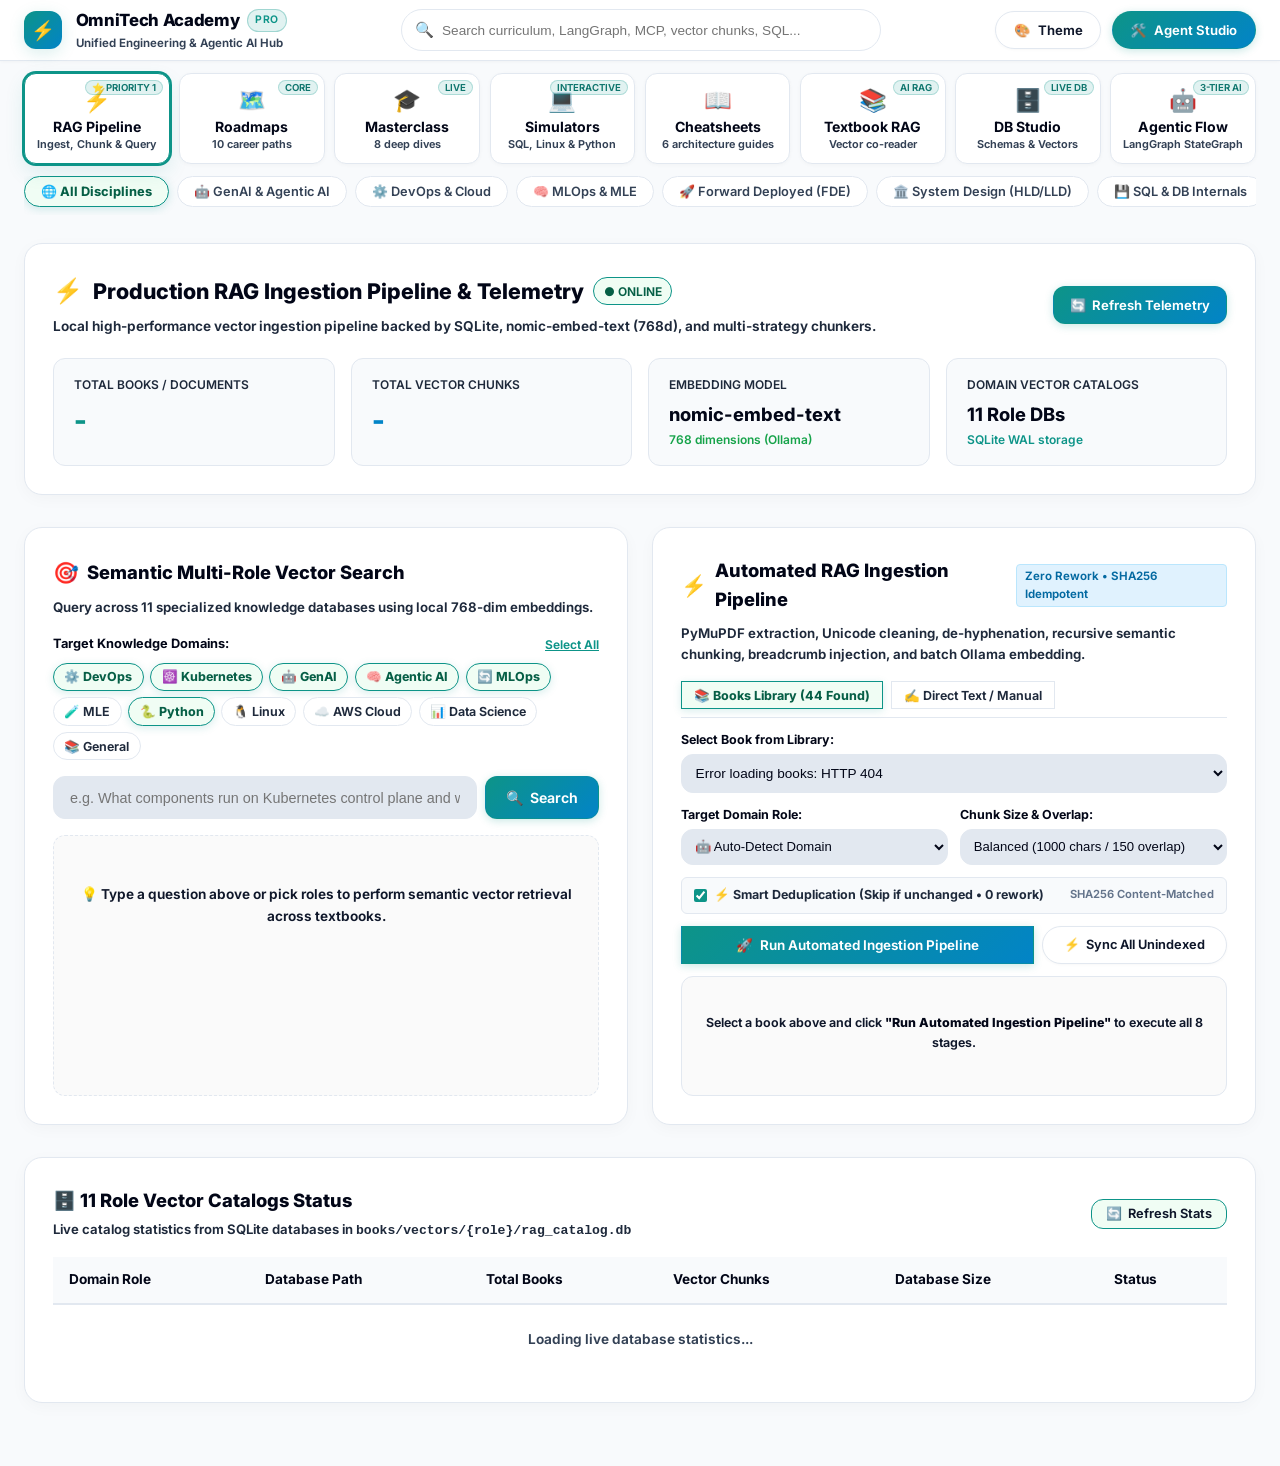
==== commit a9453511: "feat: complete RAG live status HUD, right workspace drawer, sandbox presets & deep search integratio" ====
--- a/agent-studio/client/academy/index.html
+++ b/agent-studio/client/academy/index.html
@@ -24,35 +24,31 @@
 <body>
 
   <!-- ========================================================================
-       Top Navigation Bar
+       Top Navigation Bar (Compact & Streamlined)
        ======================================================================== -->
   <header class="academy-header">
-    <div class="header-container">
+    <div class="header-container" style="height: 60px;">
       <div class="brand-wrapper">
-        <div class="brand-logo-icon">⚡</div>
+        <div class="brand-logo-icon" style="width: 38px; height: 38px; font-size: 1.2rem;">⚡</div>
         <div class="brand-info">
-          <h1>OmniTech Academy <span class="badge">PRO</span></h1>
-          <p>Production Engineering & Agentic AI Masterclass Hub</p>
+          <h1 style="font-size: 1.05rem; margin: 0;">OmniTech Academy <span class="badge">PRO</span></h1>
+          <p style="font-size: 0.72rem; margin: 0; color: var(--text-muted);">Unified Engineering & Agentic AI Hub</p>
         </div>
       </div>
 
       <!-- Live Search Bar -->
-      <div class="header-search">
+      <div class="header-search" style="max-width: 480px;">
         <span class="header-search-icon">🔍</span>
-        <input type="text" id="global-search" placeholder="Search DevOps, GenAI, LangGraph, Kafka, HLD, SQL, Python...">
+        <input type="text" id="global-search" placeholder="Search curriculum, LangGraph, MCP, vector chunks, SQL...">
       </div>
 
       <!-- Action Buttons -->
       <div class="header-actions">
-        <button class="btn-header" id="btnHeaderDbStudio" onclick="switchTab('dbstudio'); document.querySelectorAll('.bento-tab-btn').forEach(b => b.classList.toggle('active', b.dataset.tab === 'dbstudio'));">
-          <span>🗄️</span>
-          <span>DB Studio</span>
+        <button class="btn-header" id="toggleThemeBtn" title="Theme & Color Studio">
+          <span>🎨</span>
+          <span>Theme</span>
         </button>
-        <button class="btn-header" id="toggleThemeBtn">
-          <span>🎨</span>
-          <span>Theme & Colors</span>
-        </button>
-        <a href="/" class="btn-header btn-header-primary">
+        <a href="/" class="btn-header btn-header-primary" title="Switch to Agent Studio">
           <span>🛠️</span>
           <span>Agent Studio</span>
         </a>
@@ -61,47 +57,20 @@
   </header>
 
   <!-- ========================================================================
-       Hero Section
+       Bento Navigation Tabs (Single Unified Dashboard)
        ======================================================================== -->
-  <section class="academy-hero">
-    <div class="hero-content">
-      <div class="hero-pill">
-        <span>✨ 2026 Production Curriculum</span>
-        <span>•</span>
-        <span>Zero-Key Local AI Ready</span>
-      </div>
-      <h2>Master Modern Engineering & Agentic Intelligence</h2>
-      <p>
-        Hands-on career roadmaps, intensive masterclasses, interactive code simulators, and an AI-powered textbook vector library for DevOps, MLOps, GenAI, FDE, System Design, and Core Systems.
-      </p>
-
-      <div class="hero-stats-row">
-        <div class="hero-stat-item">
-          <strong>10+</strong> Career Roadmaps
-        </div>
-        <div class="hero-stat-item">
-          <strong>8</strong> Live Masterclasses
-        </div>
-        <div class="hero-stat-item">
-          <strong>3</strong> In-Browser Simulators
-        </div>
-        <div class="hero-stat-item">
-          <strong>6</strong> Architecture Blueprints
-        </div>
-        <div class="hero-stat-item">
-          <strong>5</strong> RAG-Indexed Textbooks
-        </div>
-      </div>
-    </div>
-  </section>
-
-  <!-- ========================================================================
-       Bento Navigation Tabs (Inspired by Crio.do)
-       ======================================================================== -->
-  <nav class="bento-nav-container">
+  <nav class="bento-nav-container" style="margin-top: 0.75rem; margin-bottom: 0.75rem;">
     <div class="bento-nav-grid">
+      <!-- 0. RAG Pipeline (PRIORITY 1 - DEFAULT ACTIVE) -->
+      <button class="bento-tab-btn active" data-tab="ragpipeline">
+        <span class="bento-tab-badge" style="background: linear-gradient(135deg, #0d9488, #0284c7); color: #fff; border-color: #0d9488;">⭐ Priority 1</span>
+        <div class="bento-tab-icon">⚡</div>
+        <div class="bento-tab-title">RAG Pipeline</div>
+        <div class="bento-tab-subtitle">Ingest, Chunk & Query</div>
+      </button>
+
       <!-- 1. Roadmaps -->
-      <button class="bento-tab-btn active" data-tab="roadmaps">
+      <button class="bento-tab-btn" data-tab="roadmaps">
         <span class="bento-tab-badge">Core</span>
         <div class="bento-tab-icon">🗺️</div>
         <div class="bento-tab-title">Roadmaps</div>
@@ -178,8 +147,218 @@
        ======================================================================== -->
   <main class="academy-main">
 
+    <!-- 0. RAG Pipeline Panel (PRIORITY 1 - DEFAULT ACTIVE) -->
+    <section id="panel-ragpipeline" class="tab-panel active">
+      <div class="rag-dashboard-wrapper" style="display: flex; flex-direction: column; gap: 2rem;">
+        
+        <!-- Live System Telemetry Strip -->
+        <div style="background: var(--card-bg); border: 1.5px solid var(--card-border); border-radius: var(--radius-lg); padding: 1.75rem; box-shadow: 0 4px 16px rgba(0,0,0,0.03);">
+          <div style="display: flex; justify-content: space-between; align-items: center; flex-wrap: wrap; gap: 1rem; margin-bottom: 1.25rem;">
+            <div>
+              <div style="display: flex; align-items: center; gap: 0.6rem; margin-bottom: 0.35rem;">
+                <span style="font-size: 1.5rem;">⚡</span>
+                <h3 style="font-size: 1.35rem; font-weight: 750; margin: 0; color: var(--text-primary);">Production RAG Ingestion Pipeline & Telemetry</h3>
+                <span style="background: #f0fdf4; color: #065f46; border: 1px solid #0d9488; font-size: 0.75rem; font-weight: 700; padding: 0.2rem 0.6rem; border-radius: 9999px;">● ONLINE</span>
+              </div>
+              <p style="margin: 0; font-size: 0.85rem; color: var(--text-secondary);">Local high-performance vector ingestion pipeline backed by SQLite, nomic-embed-text (768d), and multi-strategy chunkers.</p>
+            </div>
+            <div style="display: flex; gap: 0.5rem; flex-wrap: wrap;">
+              <button class="btn-header btn-header-primary" onclick="loadRagPipelineStats()" style="padding: 0.5rem 1rem; font-size: 0.82rem; font-weight: 700; border-radius: var(--radius-md); display: inline-flex; align-items: center; gap: 0.4rem;">
+                <span>🔄</span><span>Refresh Telemetry</span>
+              </button>
+            </div>
+          </div>
+
+          <!-- Live KPIs Grid -->
+          <div style="display: grid; grid-template-columns: repeat(auto-fit, minmax(200px, 1fr)); gap: 1rem;">
+            <div style="background: #f8fafc; border: 1px solid #e2e8f0; border-radius: var(--radius-md); padding: 1rem 1.25rem;">
+              <div style="font-size: 0.75rem; font-weight: 600; color: var(--text-secondary); text-transform: uppercase;">Total Books / Documents</div>
+              <div id="mainRagTotalBooks" style="font-size: 1.75rem; font-weight: 800; color: #0d9488; margin-top: 0.25rem;">Loading...</div>
+            </div>
+            <div style="background: #f8fafc; border: 1px solid #e2e8f0; border-radius: var(--radius-md); padding: 1rem 1.25rem;">
+              <div style="font-size: 0.75rem; font-weight: 600; color: var(--text-secondary); text-transform: uppercase;">Total Vector Chunks</div>
+              <div id="mainRagTotalChunks" style="font-size: 1.75rem; font-weight: 800; color: #0284c7; margin-top: 0.25rem;">Loading...</div>
+            </div>
+            <div style="background: #f8fafc; border: 1px solid #e2e8f0; border-radius: var(--radius-md); padding: 1rem 1.25rem;">
+              <div style="font-size: 0.75rem; font-weight: 600; color: var(--text-secondary); text-transform: uppercase;">Embedding Model</div>
+              <div style="font-size: 1.15rem; font-weight: 750; color: var(--text-primary); margin-top: 0.4rem;">nomic-embed-text</div>
+              <div style="font-size: 0.75rem; color: #16a34a; font-weight: 600;">768 dimensions (Ollama)</div>
+            </div>
+            <div style="background: #f8fafc; border: 1px solid #e2e8f0; border-radius: var(--radius-md); padding: 1rem 1.25rem;">
+              <div style="font-size: 0.75rem; font-weight: 600; color: var(--text-secondary); text-transform: uppercase;">Domain Vector Catalogs</div>
+              <div style="font-size: 1.15rem; font-weight: 750; color: var(--text-primary); margin-top: 0.4rem;">11 Role DBs</div>
+              <div style="font-size: 0.75rem; color: #0d9488; font-weight: 600;">SQLite WAL storage</div>
+            </div>
+          </div>
+        </div>
+
+        <!-- 2-Column Core Actions: Ingestion & Live Query -->
+        <div style="display: grid; grid-template-columns: repeat(auto-fit, minmax(460px, 1fr)); gap: 1.5rem;">
+          
+          <!-- Column 1: Live Interactive Semantic Search -->
+          <div style="background: var(--card-bg); border: 1.5px solid var(--card-border); border-radius: var(--radius-lg); padding: 1.75rem; box-shadow: 0 4px 16px rgba(0,0,0,0.03); display: flex; flex-direction: column;">
+            <div style="display: flex; align-items: center; gap: 0.5rem; margin-bottom: 0.5rem;">
+              <span style="font-size: 1.3rem;">🎯</span>
+              <h4 style="font-size: 1.15rem; font-weight: 700; margin: 0; color: var(--text-primary);">Semantic Multi-Role Vector Search</h4>
+            </div>
+            <p style="font-size: 0.83rem; color: var(--text-secondary); margin: 0 0 1rem 0;">Query across 11 specialized knowledge databases using local 768-dim embeddings.</p>
+
+            <!-- Role Chips Selector -->
+            <div style="margin-bottom: 1rem;">
+              <div style="display: flex; justify-content: space-between; align-items: center; margin-bottom: 0.5rem;">
+                <label style="font-size: 0.8rem; font-weight: 700; color: var(--text-primary);">Target Knowledge Domains:</label>
+                <button type="button" id="btnToggleAllRoles" style="background: none; border: none; font-size: 0.75rem; color: #0d9488; font-weight: 700; cursor: pointer; text-decoration: underline;">Select All</button>
+              </div>
+              <div id="mainRagRoleChips" style="display: flex; flex-wrap: wrap; gap: 0.4rem;">
+                <!-- Filled dynamically by academy.js -->
+              </div>
+            </div>
+
+            <!-- Search Input Box -->
+            <div style="display: flex; gap: 0.5rem; margin-bottom: 1rem;">
+              <input type="text" id="mainRagQueryInput" placeholder="e.g. What components run on Kubernetes control plane and worker nodes?" style="flex: 1; padding: 0.75rem 1rem; border: 1.5px solid var(--card-border); border-radius: var(--radius-md); font-size: 0.9rem; background: var(--bg-tertiary); color: var(--text-primary); outline: none;">
+              <button id="btnMainRagSearch" class="btn-header-primary" style="padding: 0.75rem 1.25rem; font-weight: 700; font-size: 0.88rem; border-radius: var(--radius-md); display: flex; align-items: center; gap: 0.4rem; cursor: pointer; white-space: nowrap;">
+                <span>🔍</span><span>Search</span>
+              </button>
+            </div>
+
+            <!-- Query Results Container -->
+            <div id="mainRagSearchResults" style="flex: 1; min-height: 200px; max-height: 400px; overflow-y: auto; border: 1px dashed var(--card-border); border-radius: var(--radius-md); padding: 1rem; background: #fafafa;">
+              <div style="text-align: center; color: var(--text-muted); font-size: 0.85rem; padding: 2rem 0;">
+                <span>💡 Type a question above or pick roles to perform semantic vector retrieval across textbooks.</span>
+              </div>
+            </div>
+          </div>
+
+          <!-- Column 2: Automated Ingestion & Zero-Rework Pipeline -->
+          <div style="background: var(--card-bg); border: 1.5px solid var(--card-border); border-radius: var(--radius-lg); padding: 1.75rem; box-shadow: 0 4px 16px rgba(0,0,0,0.03); display: flex; flex-direction: column;">
+            <div style="display: flex; justify-content: space-between; align-items: center; margin-bottom: 0.5rem;">
+              <div style="display: flex; align-items: center; gap: 0.5rem;">
+                <span style="font-size: 1.3rem;">⚡</span>
+                <h4 style="font-size: 1.15rem; font-weight: 700; margin: 0; color: var(--text-primary);">Automated RAG Ingestion Pipeline</h4>
+              </div>
+              <span style="font-size: 0.72rem; background: #e0f2fe; color: #0369a1; border: 1px solid #bae6fd; padding: 2px 8px; border-radius: 4px; font-weight: 700;">Zero Rework • SHA256 Idempotent</span>
+            </div>
+            <p style="font-size: 0.83rem; color: var(--text-secondary); margin: 0 0 1rem 0;">PyMuPDF extraction, Unicode cleaning, de-hyphenation, recursive semantic chunking, breadcrumb injection, and batch Ollama embedding.</p>
+
+            <!-- Input Source Tabs -->
+            <div style="display: flex; gap: 0.5rem; margin-bottom: 0.75rem; border-bottom: 1px solid #e2e8f0; padding-bottom: 0.5rem;">
+              <button type="button" id="tabSourceLibrary" class="filter-chip active" style="font-size: 0.78rem; padding: 0.35rem 0.75rem;">📚 Books Library (44 Found)</button>
+              <button type="button" id="tabSourceCustom" class="filter-chip" style="font-size: 0.78rem; padding: 0.35rem 0.75rem;">✍️ Direct Text / Manual</button>
+            </div>
+
+            <!-- Library Selector Mode -->
+            <div id="wrapperSourceLibrary" style="margin-bottom: 0.75rem;">
+              <label style="display: block; font-size: 0.78rem; font-weight: 700; color: var(--text-primary); margin-bottom: 0.25rem;">Select Book from Library:</label>
+              <select id="mainRagBookSelect" style="width: 100%; padding: 0.6rem; border: 1.5px solid var(--card-border); border-radius: var(--radius-md); font-size: 0.85rem; background: var(--bg-tertiary); color: var(--text-primary);">
+                <option value="">Loading detected books from /books...</option>
+              </select>
+            </div>
+
+            <!-- Custom Text Mode (Hidden by default) -->
+            <div id="wrapperSourceCustom" style="display: none; margin-bottom: 0.75rem;">
+              <div style="display: flex; justify-content: space-between; align-items: center; margin-bottom: 0.25rem;">
+                <label style="font-size: 0.78rem; font-weight: 700; color: var(--text-primary);">Document Filename & Text:</label>
+                <input type="text" id="mainRagFilename" value="operational_runbook.txt" placeholder="Filename" style="width: 190px; padding: 0.25rem 0.5rem; font-size: 0.78rem; border: 1px solid var(--card-border); border-radius: 4px;">
+              </div>
+              <textarea id="mainRagTextContent" rows="3" placeholder="Paste architectural specifications, textbook excerpts, or code..." style="width: 100%; box-sizing: border-box; padding: 0.6rem; border: 1.5px solid var(--card-border); border-radius: var(--radius-md); font-family: var(--font-mono, monospace); font-size: 0.82rem; background: var(--bg-tertiary); color: var(--text-primary); resize: vertical;"></textarea>
+            </div>
+
+            <!-- Pipeline Parameters Grid -->
+            <div style="display: grid; grid-template-columns: 1fr 1fr; gap: 0.75rem; margin-bottom: 0.75rem;">
+              <div>
+                <label style="display: block; font-size: 0.78rem; font-weight: 700; color: var(--text-primary); margin-bottom: 0.25rem;">Target Domain Role:</label>
+                <select id="mainRagIngestRole" style="width: 100%; padding: 0.55rem; border: 1.5px solid var(--card-border); border-radius: var(--radius-md); font-size: 0.82rem; background: var(--bg-tertiary); color: var(--text-primary);">
+                  <option value="auto">🤖 Auto-Detect Domain</option>
+                  <option value="kubernetes">☸️ Kubernetes</option>
+                  <option value="devops">⚙️ DevOps</option>
+                  <option value="genai">🤖 GenAI</option>
+                  <option value="agentic_ai">🧠 Agentic AI</option>
+                  <option value="mle">🧪 Machine Learning (MLE)</option>
+                  <option value="mlops">🔄 MLOps</option>
+                  <option value="data_science">📊 Data Science</option>
+                  <option value="aws_cloud">☁️ AWS Cloud</option>
+                  <option value="linux">🐧 Linux</option>
+                  <option value="python">🐍 Python</option>
+                  <option value="general">📚 General Engineering</option>
+                </select>
+              </div>
+              <div>
+                <label style="display: block; font-size: 0.78rem; font-weight: 700; color: var(--text-primary); margin-bottom: 0.25rem;">Chunk Size & Overlap:</label>
+                <select id="mainRagChunkParams" style="width: 100%; padding: 0.55rem; border: 1.5px solid var(--card-border); border-radius: var(--radius-md); font-size: 0.82rem; background: var(--bg-tertiary); color: var(--text-primary);">
+                  <option value="1000:150" selected>Balanced (1000 chars / 150 overlap)</option>
+                  <option value="700:100">Granular (700 chars / 100 overlap)</option>
+                  <option value="1500:250">Broad Context (1500 chars / 250 overlap)</option>
+                </select>
+              </div>
+            </div>
+
+            <!-- Deduplication Checkbox -->
+            <div style="display: flex; align-items: center; justify-content: space-between; background: #f8fafc; border: 1px solid #e2e8f0; border-radius: 6px; padding: 0.45rem 0.75rem; margin-bottom: 0.75rem;">
+              <div style="display: flex; align-items: center; gap: 0.45rem;">
+                <input type="checkbox" id="mainRagDeduplicate" checked style="accent-color: #0d9488; cursor: pointer;">
+                <label for="mainRagDeduplicate" style="font-size: 0.78rem; font-weight: 700; color: #1e293b; cursor: pointer;">
+                  ⚡ Smart Deduplication (Skip if unchanged • 0 rework)
+                </label>
+              </div>
+              <span style="font-size: 0.7rem; color: #64748b;">SHA256 Content-Matched</span>
+            </div>
+
+            <!-- Ingest Action Buttons -->
+            <div style="display: flex; gap: 0.5rem; margin-bottom: 0.75rem;">
+              <button id="btnMainRagAutoIngest" type="button" class="btn-header-primary" style="flex: 2; padding: 0.65rem 0.5rem; font-size: 0.84rem; font-weight: 750; display: flex; align-items: center; justify-content: center; gap: 0.4rem; cursor: pointer;">
+                <span>🚀</span><span>Run Automated Ingestion Pipeline</span>
+              </button>
+              <button id="btnMainRagSyncLibrary" type="button" class="btn-header" style="flex: 1; padding: 0.65rem 0.5rem; font-size: 0.8rem; font-weight: 700; display: flex; align-items: center; justify-content: center; gap: 0.35rem; cursor: pointer; border-color: #0d9488; color: #0d9488;">
+                <span>⚡</span><span>Sync All Unindexed</span>
+              </button>
+            </div>
+
+            <!-- Live 8-Stage Pipeline Progress & Inspection Box -->
+            <div id="mainRagPipelineProgress" style="flex: 1; min-height: 120px; max-height: 190px; overflow-y: auto; border: 1px solid var(--card-border); border-radius: var(--radius-md); padding: 0.75rem; background: #fafafa; font-size: 0.78rem; color: var(--text-secondary);">
+              <div style="text-align: center; padding: 1.5rem 0; color: var(--text-muted);">
+                <span>Select a book above and click <strong>"Run Automated Ingestion Pipeline"</strong> to execute all 8 stages.</span>
+              </div>
+            </div>
+          </div>
+        </div>
+
+        <!-- 11 Role Vector Databases Status Table -->
+        <div style="background: var(--card-bg); border: 1.5px solid var(--card-border); border-radius: var(--radius-lg); padding: 1.75rem; box-shadow: 0 4px 16px rgba(0,0,0,0.03);">
+          <div style="display: flex; justify-content: space-between; align-items: center; margin-bottom: 1rem;">
+            <div>
+              <h4 style="font-size: 1.15rem; font-weight: 700; margin: 0; color: var(--text-primary);">🗄️ 11 Role Vector Catalogs Status</h4>
+              <p style="margin: 0.2rem 0 0 0; font-size: 0.82rem; color: var(--text-secondary);">Live catalog statistics from SQLite databases in <code>books/vectors/{role}/rag_catalog.db</code></p>
+            </div>
+            <button id="btnRefreshRagStats" style="background: #f0fdf4; border: 1px solid #0d9488; color: #065f46; font-size: 0.8rem; font-weight: 700; padding: 0.4rem 0.85rem; border-radius: var(--radius-md); cursor: pointer; display: flex; align-items: center; gap: 0.4rem;">
+              <span>🔄</span><span>Refresh Stats</span>
+            </button>
+          </div>
+
+          <div style="overflow-x: auto;">
+            <table style="width: 100%; border-collapse: collapse; font-size: 0.85rem;">
+              <thead>
+                <tr style="border-bottom: 2px solid #e2e8f0; text-align: left; background: #f8fafc;">
+                  <th style="padding: 0.75rem 1rem; color: var(--text-primary);">Domain Role</th>
+                  <th style="padding: 0.75rem 1rem; color: var(--text-primary);">Database Path</th>
+                  <th style="padding: 0.75rem 1rem; color: var(--text-primary);">Total Books</th>
+                  <th style="padding: 0.75rem 1rem; color: var(--text-primary);">Vector Chunks</th>
+                  <th style="padding: 0.75rem 1rem; color: var(--text-primary);">Database Size</th>
+                  <th style="padding: 0.75rem 1rem; color: var(--text-primary);">Status</th>
+                </tr>
+              </thead>
+              <tbody id="mainRagDatabasesTableBody">
+                <tr><td colspan="6" style="padding: 1.5rem; text-align: center; color: var(--text-muted);">Loading live database statistics...</td></tr>
+              </tbody>
+            </table>
+          </div>
+        </div>
+
+      </div>
+    </section>
+
     <!-- 1. Roadmaps Panel -->
-    <section id="panel-roadmaps" class="tab-panel active">
+    <section id="panel-roadmaps" class="tab-panel">
       <div class="roadmaps-grid" id="roadmaps-grid">
         <!-- Rendered dynamically by academy.js -->
       </div>
@@ -289,14 +468,10 @@
           </p>
         </div>
         <div class="db-header-actions">
-          <button class="btn-header" onclick="loadDbTelemetry(); loadDbSchema(); loadTableData(); loadDbFiles();">
+          <button class="btn-header btn-header-primary" onclick="loadDbTelemetry(); loadDbSchema(); loadTableData(); loadDbFiles();">
             <span>🔄</span>
             <span>Refresh Telemetry</span>
           </button>
-          <a href="db-dashboard.html" target="_blank" class="btn-header btn-header-primary">
-            <span>↗️</span>
-            <span>Full-Screen Studio</span>
-          </a>
         </div>
       </div>
 
--- a/agent-studio/client/academy/style.css
+++ b/agent-studio/client/academy/style.css
@@ -455,22 +455,22 @@
    ========================================================================== */
 
 .bento-nav-container {
-  max-width: 1300px;
-  margin: 0 auto;
-  padding: 0 1.5rem 1.5rem 1.5rem;
+  max-width: 1380px;
+  margin: 0.5rem auto 0.75rem auto;
+  padding: 0 1.5rem;
 }
 
 .bento-nav-grid {
   display: grid;
-  grid-template-columns: repeat(auto-fit, minmax(145px, 1fr));
-  gap: 0.85rem;
+  grid-template-columns: repeat(auto-fit, minmax(130px, 1fr));
+  gap: 0.6rem;
 }
 
 .bento-tab-btn {
   background: var(--card-bg);
-  border: 2px solid var(--card-border);
-  border-radius: var(--radius-lg);
-  padding: 1.1rem 1rem;
+  border: 1.5px solid var(--card-border);
+  border-radius: var(--radius-md);
+  padding: 0.75rem 0.6rem;
   text-align: center;
   position: relative;
   overflow: hidden;
@@ -483,49 +483,49 @@
 }
 
 .bento-tab-btn:hover {
-  transform: translateY(-3px);
+  transform: translateY(-2px);
   border-color: var(--card-hover-border);
-  box-shadow: 0 12px 28px -8px var(--glow-accent);
+  box-shadow: 0 8px 20px -6px var(--glow-accent);
 }
 
 .bento-tab-btn.active {
   background: linear-gradient(145deg, var(--card-bg) 0%, var(--bg-tertiary) 100%);
   border-color: var(--accent-primary);
-  box-shadow: 0 0 0 2px var(--accent-primary), 0 14px 34px -8px var(--glow-accent);
+  box-shadow: 0 0 0 2px var(--accent-primary), 0 8px 24px -6px var(--glow-accent);
 }
 
 .bento-tab-badge {
   position: absolute;
-  top: 8px;
-  right: 8px;
+  top: 6px;
+  right: 6px;
   background: var(--accent-secondary);
   color: #041021;
-  font-size: 0.65rem;
+  font-size: 0.6rem;
   font-weight: 800;
-  padding: 2px 7px;
+  padding: 1px 6px;
   border-radius: var(--radius-full);
   text-transform: uppercase;
 }
 
 .bento-tab-icon {
-  font-size: 1.8rem;
-  margin-bottom: 0.4rem;
+  font-size: 1.4rem;
+  margin-bottom: 0.25rem;
   transition: transform var(--transition-fast);
 }
 
 .bento-tab-btn:hover .bento-tab-icon {
-  transform: scale(1.15);
+  transform: scale(1.1);
 }
 
 .bento-tab-title {
-  font-size: 0.95rem;
+  font-size: 0.88rem;
   font-weight: 700;
   color: var(--text-primary);
-  margin-bottom: 0.15rem;
+  margin-bottom: 0.1rem;
 }
 
 .bento-tab-subtitle {
-  font-size: 0.72rem;
+  font-size: 0.68rem;
   color: var(--text-muted);
 }
 
@@ -2226,11 +2226,27 @@
   color: #020617 !important;
 }
 
+[data-theme="whitemode"] .btn-page,
+[data-theme="whitemode"] .btn-copy-code {
+  background: #ffffff !important;
+  border: 1.5px solid #cbd5e1 !important;
+  color: #1e293b !important;
+  box-shadow: 0 1px 2px rgba(0, 0, 0, 0.03) !important;
+}
+
+[data-theme="whitemode"] .btn-page:hover:not(:disabled),
+[data-theme="whitemode"] .btn-copy-code:hover {
+  background: #f8fafc !important;
+  border-color: #0d9488 !important;
+  color: #0d9488 !important;
+}
+
+
 [data-theme="whitemode"] .btn-header-primary {
-  background: #0f172a !important;
+  background: linear-gradient(135deg, #0d9488 0%, #0284c7 100%) !important;
   color: #ffffff !important;
-  border: 1px solid #0f172a !important;
-  box-shadow: 0 2px 6px rgba(15, 23, 42, 0.12) !important;
+  border: 1px solid rgba(13, 148, 136, 0.4) !important;
+  box-shadow: 0 2px 8px rgba(13, 148, 136, 0.22) !important;
 }
 
 [data-theme="whitemode"] .btn-header-primary span {
@@ -2239,14 +2255,29 @@
 }
 
 [data-theme="whitemode"] .btn-header-primary:hover {
-  background: #1e293b !important;
-  border-color: #1e293b !important;
+  background: linear-gradient(135deg, #0f766e 0%, #0369a1 100%) !important;
+  border-color: #0f766e !important;
+  box-shadow: 0 4px 14px rgba(13, 148, 136, 0.32) !important;
   filter: none !important;
 }
 
 [data-theme="whitemode"] .btn-header-primary:hover span {
   background: transparent !important;
   color: #ffffff !important;
+}
+
+/* Button & Chip Click (:active) Feedback - Smooth Daylight Micro-Interaction */
+[data-theme="whitemode"] .btn-header:active,
+[data-theme="whitemode"] .btn-header-primary:active,
+[data-theme="whitemode"] .bento-tab-btn:active,
+[data-theme="whitemode"] .filter-chip:active,
+[data-theme="whitemode"] .filter-pill:active,
+[data-theme="whitemode"] .db-subnav-btn:active,
+[data-theme="whitemode"] .btn-chip:active,
+[data-theme="whitemode"] .btn-run-sim:active,
+[data-theme="whitemode"] button:active {
+  transform: scale(0.97) !important;
+  box-shadow: 0 1px 3px rgba(13, 148, 136, 0.15) !important;
 }
 
 [data-theme="whitemode"] .hero-pill {
@@ -2283,14 +2314,55 @@
 [data-theme="whitemode"] .filter-chip {
   background: #ffffff !important;
   border: 1px solid #e2e8f0 !important;
-  color: #0f172a !important;
+  color: #1e293b !important;
   font-weight: 650 !important;
 }
 
+[data-theme="whitemode"] .filter-chip:hover {
+  background: #f8fafc !important;
+  border-color: #0d9488 !important;
+  color: #0d9488 !important;
+}
+
 [data-theme="whitemode"] .filter-chip.active {
-  background: #0f172a !important;
-  border-color: #0f172a !important;
-  color: #ffffff !important;
+  background: #f0fdf4 !important;
+  border-color: #0d9488 !important;
+  color: #065f46 !important;
+  font-weight: 750 !important;
+  box-shadow: 0 2px 8px rgba(13, 148, 136, 0.16) !important;
+}
+
+[data-theme="whitemode"] .filter-pill {
+  background: #ffffff !important;
+  border: 1.5px solid #e2e8f0 !important;
+  color: #334155 !important;
+  font-weight: 600 !important;
+}
+
+[data-theme="whitemode"] .filter-pill:hover {
+  border-color: #0d9488 !important;
+  color: #0d9488 !important;
+  background: #f8fafc !important;
+}
+
+[data-theme="whitemode"] .filter-pill.active {
+  background: #f0fdf4 !important;
+  border-color: #0d9488 !important;
+  color: #065f46 !important;
+  font-weight: 750 !important;
+  box-shadow: 0 2px 10px rgba(13, 148, 136, 0.18) !important;
+}
+
+[data-theme="whitemode"] .btn-chip {
+  background: #ffffff !important;
+  border: 1.5px solid #e2e8f0 !important;
+  color: #1e293b !important;
+}
+
+[data-theme="whitemode"] .btn-chip:hover {
+  background: #f0fdf4 !important;
+  border-color: #0d9488 !important;
+  color: #065f46 !important;
 }
 
 /* Simulators & Code Playgrounds in White Mode */
@@ -2382,3 +2454,383 @@
   background: #f0fdf4 !important;
   color: #065f46 !important;
 }
+
+/* ==========================================================================
+   Quick Access Navigation Cards (for Unified Dashboard & System Overview)
+   ========================================================================== */
+
+.quick-access-card {
+  cursor: pointer;
+  transform: translateY(0);
+  box-shadow: 0 4px 12px rgba(0, 0, 0, 0.15);
+}
+
+.quick-access-card:hover {
+  transform: translateY(-4px);
+  box-shadow: 0 12px 28px rgba(0, 0, 0, 0.25);
+  border-color: var(--accent-primary) !important;
+}
+
+.quick-access-card:active {
+  transform: translateY(-2px);
+}
+
+/* Gradient overlay animation on hover */
+.quick-access-card::before {
+  content: '';
+  position: absolute;
+  top: 0;
+  left: 0;
+  right: 0;
+  bottom: 0;
+  background: linear-gradient(135deg, rgba(255, 255, 255, 0.05), transparent);
+  opacity: 0;
+  transition: opacity var(--transition-normal);
+  pointer-events: none;
+  border-radius: var(--radius-lg);
+}
+
+.quick-access-card:hover::before {
+  opacity: 1;
+}
+
+/* Responsive adjustments */
+@media (max-width: 768px) {
+  .quick-access-card {
+    padding: 1.25rem !important;
+  }
+  
+  .quick-access-card h3 {
+    font-size: 1.1rem !important;
+  }
+  
+  .quick-access-card p {
+    font-size: 0.8rem !important;
+  }
+}
+
+/* Quick Access Cards in White Mode */
+[data-theme="whitemode"] .quick-access-card {
+  background: #ffffff !important;
+  border: 1.5px solid #e2e8f0 !important;
+  box-shadow: 0 2px 8px rgba(0, 0, 0, 0.04) !important;
+}
+
+[data-theme="whitemode"] .quick-access-card:hover {
+  background: #ffffff !important;
+  border-color: #0d9488 !important;
+  box-shadow: 0 10px 24px rgba(13, 148, 136, 0.12) !important;
+  transform: translateY(-4px) !important;
+}
+
+[data-theme="whitemode"] .quick-access-card:active {
+  transform: translateY(-1px) scale(0.99) !important;
+}
+
+/* ==========================================================================
+   Dynamic Learning Experience (Agentic AI Architect & Interactive Modals)
+   ========================================================================== */
+
+.academy-modal-container.modal-wide {
+  max-width: 1040px !important;
+  width: 95% !important;
+}
+
+.dl-tab-bar {
+  display: flex;
+  gap: 0.5rem;
+  border-bottom: 1.5px solid var(--card-border);
+  padding: 0 0 0.75rem 0;
+  margin-bottom: 1.25rem;
+  overflow-x: auto;
+}
+
+.dl-tab-btn {
+  background: var(--bg-primary);
+  border: 1px solid var(--card-border);
+  border-radius: var(--radius-md);
+  padding: 0.5rem 1rem;
+  font-size: 0.85rem;
+  font-weight: 600;
+  color: var(--text-secondary);
+  cursor: pointer;
+  display: flex;
+  align-items: center;
+  gap: 0.4rem;
+  transition: all 0.2s ease;
+  white-space: nowrap;
+}
+
+.dl-tab-btn:hover {
+  background: var(--card-hover-bg, #f1f5f9);
+  color: var(--text-primary);
+  border-color: #0d9488;
+}
+
+.dl-tab-btn.active {
+  background: #0d9488;
+  color: #ffffff !important;
+  border-color: #0d9488;
+  box-shadow: 0 2px 8px rgba(13, 148, 136, 0.25);
+}
+
+/* Phase Cards */
+.dl-phase-card {
+  background: var(--bg-primary);
+  border: 1.5px solid var(--card-border);
+  border-radius: var(--radius-lg);
+  margin-bottom: 1.25rem;
+  overflow: hidden;
+  transition: all 0.2s ease;
+}
+
+.dl-phase-card:hover {
+  border-color: #0d9488;
+}
+
+.dl-phase-header {
+  padding: 1rem 1.25rem;
+  display: flex;
+  justify-content: space-between;
+  align-items: center;
+  cursor: pointer;
+  background: var(--bg-secondary);
+  user-select: none;
+}
+
+.dl-phase-badge {
+  font-size: 0.72rem;
+  font-weight: 800;
+  text-transform: uppercase;
+  letter-spacing: 0.05em;
+  padding: 0.2rem 0.6rem;
+  border-radius: 9999px;
+  background: #f0fdf4;
+  color: #065f46;
+  border: 1px solid #a7f3d0;
+  margin-bottom: 0.25rem;
+  display: inline-block;
+}
+
+.dl-phase-title {
+  font-size: 1.05rem;
+  font-weight: 700;
+  color: var(--text-primary);
+  margin: 0.2rem 0 0 0;
+}
+
+.dl-phase-desc {
+  font-size: 0.85rem;
+  color: var(--text-secondary);
+  margin: 0.25rem 0 0 0;
+}
+
+.dl-phase-toggle {
+  font-size: 0.8rem;
+  font-weight: 700;
+  padding: 0.35rem 0.75rem;
+  border-radius: var(--radius-sm);
+  background: var(--bg-primary);
+  border: 1px solid var(--card-border);
+  color: #0d9488;
+  display: flex;
+  align-items: center;
+  gap: 0.3rem;
+  white-space: nowrap;
+}
+
+.dl-phase-body {
+  padding: 1.25rem;
+  display: flex;
+  flex-direction: column;
+  gap: 1.25rem;
+  border-top: 1px solid var(--card-border);
+}
+
+/* Architecture & Diagram Box */
+.dl-architecture-box {
+  background: #0f172a;
+  color: #38bdf8;
+  border: 1px solid #1e293b;
+  border-radius: var(--radius-md);
+  padding: 1rem;
+  font-family: ui-monospace, SFMono-Regular, Menlo, Monaco, Consolas, monospace;
+  font-size: 0.78rem;
+  line-height: 1.45;
+  overflow-x: auto;
+  white-space: pre;
+}
+
+[data-theme="whitemode"] .dl-architecture-box {
+  background: #f8fafc !important;
+  color: #0369a1 !important;
+  border: 1.5px solid #e2e8f0 !important;
+}
+
+/* Code Blueprint Box */
+.dl-code-box {
+  border: 1.5px solid var(--card-border);
+  border-radius: var(--radius-md);
+  overflow: hidden;
+  background: #090d16;
+}
+
+[data-theme="whitemode"] .dl-code-box {
+  background: #f8fafc !important;
+  border-color: #cbd5e1 !important;
+}
+
+.dl-code-header {
+  display: flex;
+  justify-content: space-between;
+  align-items: center;
+  padding: 0.6rem 1rem;
+  background: #111827;
+  border-bottom: 1px solid #1f2937;
+  font-size: 0.8rem;
+  font-weight: 700;
+  color: #e5e7eb;
+}
+
+[data-theme="whitemode"] .dl-code-header {
+  background: #e2e8f0 !important;
+  border-bottom: 1px solid #cbd5e1 !important;
+  color: #0f172a !important;
+}
+
+.dl-code-pre {
+  margin: 0;
+  padding: 1rem;
+  color: #f3f4f6;
+  font-family: ui-monospace, SFMono-Regular, Menlo, Monaco, Consolas, monospace;
+  font-size: 0.8rem;
+  line-height: 1.5;
+  overflow-x: auto;
+  white-space: pre;
+}
+
+[data-theme="whitemode"] .dl-code-pre {
+  color: #0f172a !important;
+  background: #f8fafc !important;
+}
+
+/* Dynamic Live RAG Results in Phase */
+.dl-rag-panel {
+  background: #f0fdf4;
+  border: 1.5px solid #a7f3d0;
+  border-radius: var(--radius-md);
+  padding: 1rem;
+}
+
+[data-theme="whitemode"] .dl-rag-panel {
+  background: #f0fdf4 !important;
+  border-color: #6ee7b7 !important;
+}
+
+.dl-rag-chunk {
+  background: #ffffff;
+  border: 1px solid #cbd5e1;
+  border-radius: var(--radius-sm);
+  padding: 0.75rem;
+  margin-top: 0.6rem;
+  font-size: 0.82rem;
+  color: #1e293b;
+  line-height: 1.5;
+}
+
+/* Quiz styling */
+.dl-quiz-container {
+  background: var(--bg-primary);
+  border: 1.5px solid var(--card-border);
+  border-radius: var(--radius-md);
+  padding: 1rem;
+}
+
+.dl-quiz-option {
+  width: 100%;
+  text-align: left;
+  padding: 0.65rem 0.9rem;
+  margin-top: 0.5rem;
+  background: var(--bg-secondary);
+  border: 1.5px solid var(--card-border);
+  border-radius: var(--radius-md);
+  font-size: 0.83rem;
+  color: var(--text-primary);
+  cursor: pointer;
+  transition: all 0.15s ease;
+  display: flex;
+  align-items: center;
+  gap: 0.5rem;
+}
+
+.dl-quiz-option:hover {
+  border-color: #0d9488;
+  background: #f0fdf4;
+}
+
+.dl-quiz-option.correct {
+  background: #dcfce7 !important;
+  border-color: #10b981 !important;
+  color: #065f46 !important;
+  font-weight: 700;
+}
+
+.dl-quiz-option.wrong {
+  background: #fee2e2 !important;
+  border-color: #ef4444 !important;
+  color: #991b1b !important;
+}
+
+.dl-quiz-feedback {
+  margin-top: 0.75rem;
+  padding: 0.65rem 0.85rem;
+  border-radius: var(--radius-sm);
+  font-size: 0.82rem;
+  line-height: 1.45;
+}
+
+/* White mode overrides for DL elements */
+[data-theme="whitemode"] .dl-phase-card {
+  background: #ffffff !important;
+  border-color: #e2e8f0 !important;
+  box-shadow: 0 1px 4px rgba(0,0,0,0.03) !important;
+}
+
+[data-theme="whitemode"] .dl-phase-header {
+  background: #f8fafc !important;
+}
+
+[data-theme="whitemode"] .dl-quiz-container {
+  background: #ffffff !important;
+  border-color: #e2e8f0 !important;
+}
+
+[data-theme="whitemode"] .dl-quiz-option {
+  background: #ffffff !important;
+  border-color: #e2e8f0 !important;
+  color: #0f172a !important;
+}
+
+[data-theme="whitemode"] .dl-quiz-option:hover {
+  background: #f0fdf4 !important;
+  border-color: #0d9488 !important;
+}
+
+[data-theme="whitemode"] .dl-tab-btn {
+  background: #ffffff !important;
+  border-color: #e2e8f0 !important;
+  color: #334155 !important;
+}
+
+[data-theme="whitemode"] .dl-tab-btn:hover {
+  background: #f8fafc !important;
+  color: #0d9488 !important;
+  border-color: #0d9488 !important;
+}
+
+[data-theme="whitemode"] .dl-tab-btn.active {
+  background: #0d9488 !important;
+  color: #ffffff !important;
+  border-color: #0d9488 !important;
+}
+
